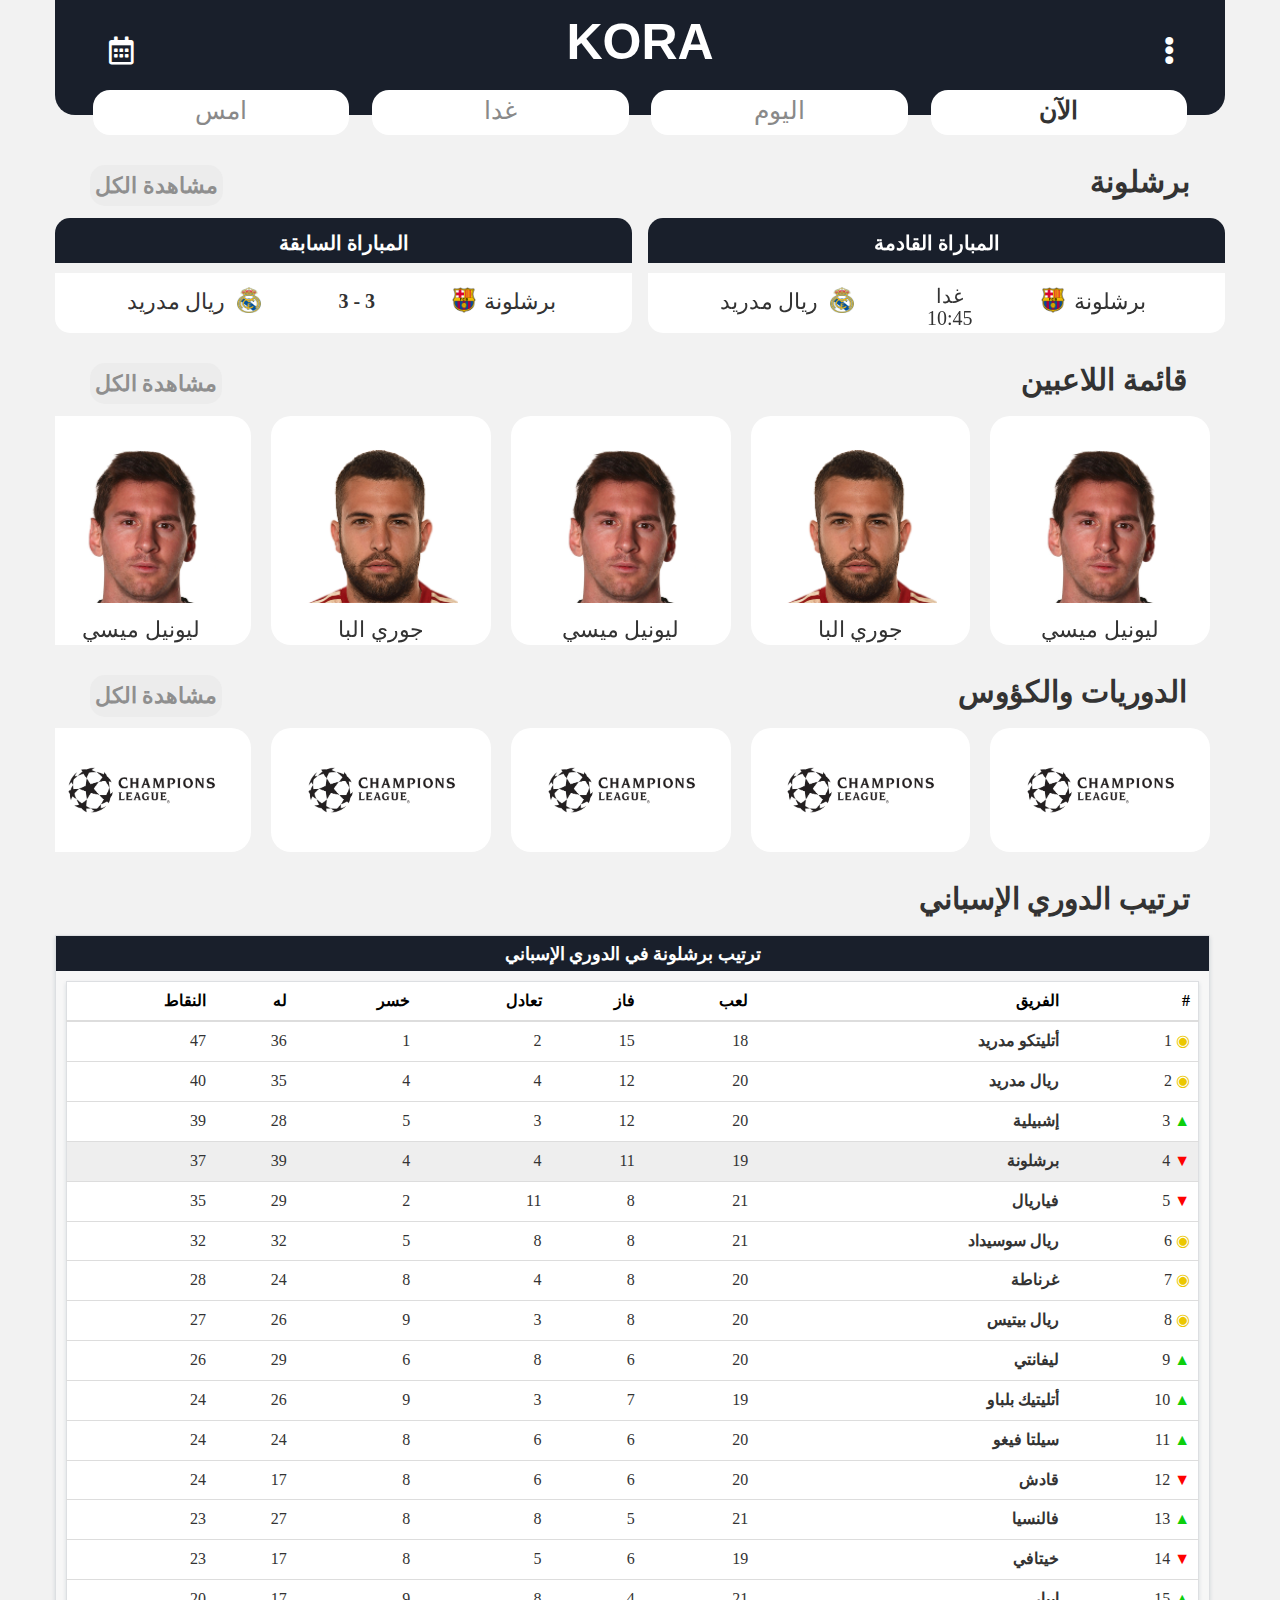
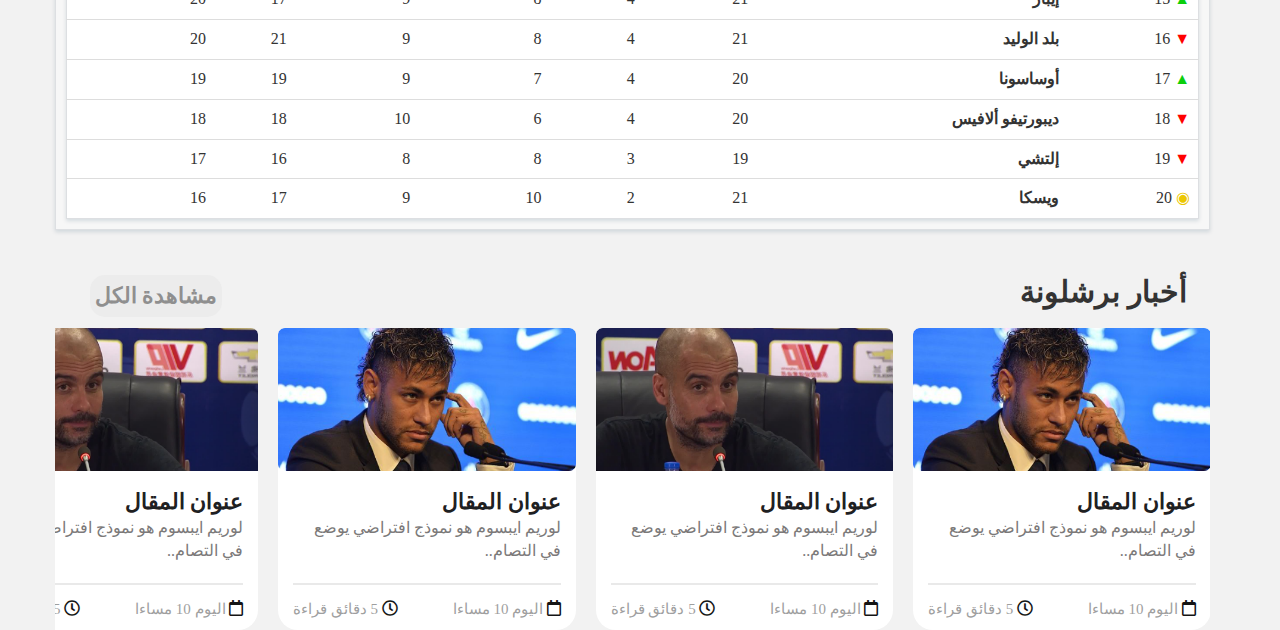
==== club.html @ 4e78e9ce "init" ====
<!DOCTYPE html>
<html lang="ar" dir="rtl">
    <head>
        <meta charset="utf-8">
        <meta name="viewport" content="width=device-width, initial-scale=1.0">
        <title>Koora page</title>
        <link rel="stylesheet" href="css/all.min.css">
        <link rel="stylesheet" href="css/bootstrap-rtl.min.css">
        <link rel="stylesheet" href="https://cdnjs.cloudflare.com/ajax/libs/OwlCarousel2/2.3.4/assets/owl.carousel.min.css">
        <link rel="stylesheet" href="css/bootstrap.css">
        <link rel="stylesheet" href="css/club.css">
    </head>
    <body>
        <!-- start header -->
        <section class="header" style="font-family: clear_sans, sans-serif;">
            <div class="container" style="background-color: #191f2b;border-radius: 0 0 20px 20px;">
                    <h1 class="text-center" style="font-weight: bold;color: #FFF;margin: 0;margin-top: 15px;">KORA</h1>
                    <div style="position:relative ;left:3%;">
                        <i class="far fa-calendar-alt fa-2x fa-fw" style="float: left;color: #FFF;margin-top: -33px;"></i>
                    </div>
                    <div  style="position:relative ;right:2%;">
                        <i class="fas fa-ellipsis-v fa-2x fa-fw" style="color: #FFF;float: right;margin-top: -33px;"></i>
                    </div>
                    <div class="boxs">
                        <div class="box col-xs-3" style="background-color:#FFF; border-radius: 17px;text-align: center;height: 45px;width: 22.5%;margin-left: 2%;top: 20px;color:#898989;;"><span> امس </span></div>
                        <div class="box col-xs-3" style="background-color:#FFF; border-radius: 17px;text-align: center;height: 45px;width: 22.5%;margin-left: 2%;top: 20px;color:#898989;;"><span>غدا</span></div>
                        <div class="box col-xs-3" style="background-color:#FFF; border-radius: 17px;text-align: center;height: 45px;width: 22.5%;margin-left: 2%;top: 20px;color:#898989;;"><span>اليوم</span></div>
                        <div class="box col-xs-3" style="background-color:#FFF; border-radius: 17px;text-align: center;height: 45px;width: 22.5%;margin-left: 2%;top: 20px;font-weight: bold;;"><span>الآن</span></div>
                    </div>
                    <div class="clearfix" style="clear: both;"></div>
            </div>
        </section>
        <!-- end header -->

        <!-- start section matches -->
        <section class="matches">
            <div class="container">
                <div class="row spacial-row">

                    <div class="head" style="margin-top: 50px;">
                        <h2 style="display: inline;margin-right:3%;font-weight: bold;"> برشلونة </h2>
                        <button>مشاهدة الكل</button>
                    </div>

                    <div class="slider owl-carousel" style="margin-top: 20px;">
                        <div class="main">
                            <div class="card" style="border-radius:15px">
                                <div style="height: 45px;text-align: center;background: #191f2b;color: #FFF;line-height: 2.5;font-size: 20px;font-family: Almarai;font-weight: bold;border-radius: 15px 15px 0 0;">
                                    المباراة القادمة
                                </div>

                                <div style="background: #f2f2f2;height: 10px;"></div>

                                <div class="match-container" style="height: 60px;text-align: center;">
                                    <div style="float: right;">
                                        <span class="spacial-span" style="font-weight: 400;font-family: Almarai;">برشلونة</span>
                                        <img src="img/club/barca.png" alt="" style="width:24px;height:26px;float: left;margin-left: -20%;margin-top: 14px;">
                                    </div>
                                    
                                    <div class="time-match" style="display: inline-block;line-height: 1.1;font-weight: 400;margin-top: 12px;">غدا <br> 10:45</div>

                                    <div style="float: left;">
                                        <img src="img/club/real.png" alt="" style="width:24px;height:26px;float: right;margin-right:-12%;margin-top: 14px;">
                                        <span class="spacial-span" style="font-weight: 400;font-family: Almarai;margin-right: 8%;">ريال مدريد</span>
                                    </div>
                                </div>
                            </div>
                        </div>

                        <div class="main">
                            <div class="card" style="border-radius:15px">
                                <div style="height: 45px;text-align: center;background: #191f2b;color: #FFF;line-height: 2.5;font-size: 20px;font-family: Almarai;font-weight: bold;border-radius: 15px 15px 0 0;">
                                    المباراة السابقة
                                </div>

                                <div style="background: #f2f2f2;height: 10px;"></div>

                                <div  class="match-container" style="height: 60px;text-align: center;">
                                    <div style="float: right;">
                                        <span  class="spacial-span" style="font-weight: 400;font-family: Almarai;">برشلونة</span>
                                        <img src="img/club/barca.png" alt="" style="width:24px;height:26px;float: left;margin-left: -15%;margin-top: 14px;">
                                    </div>
                                    
                                    <div style="display: inline-block;font-size: 20px;line-height: 2.8;font-weight: bold;"> 3 - 3 </div>

                                    <div style="float: left;">
                                        <img src="img/club/real.png" alt="" style="width:24px;height:26px;float: right;margin-right:-12%;margin-top: 14px;">
                                        <span class="spacial-span" style="font-weight: 400;font-family: Almarai;margin-right: 8%;">ريال مدريد</span>
                                    </div>
                                </div>
                            </div>
                        </div>

                        

                    </div>
                </div>
            </div>
        </section>
        <!-- End section matches -->

        <!-- Start section players -->
        <section class="players">
            <div class="container">
                <div class="row" style="margin-right:0;">
                    <div class="head" style="margin-top: 30px;">
                        <h2 style="margin: 0;display: inline;margin-right:2%;font-weight: bold;"> قائمة اللاعبين </h2>
                        <button>مشاهدة الكل</button>
                    </div>

                    <div class="slider1 owl-carousel" style="margin-top: 20px;">
                        <div class="card" style="background-color: #FFF;">
                            <div class="img">
                                <img src="img/club/01.png" alt="">
                                <div>ليونيل ميسي</div>
                            </div>
                        </div>

                        <div class="card" style="background-color: #FFF;">
                            <div class="img">
                                <img src="img/club/02.png" alt="">
                                <div>جوري البا</div>
                            </div>
                        </div>

                        <div class="card" style="background-color: #FFF;">
                            <div class="img">
                                <img src="img/club/01.png" alt="">
                                <div>ليونيل ميسي</div>
                            </div>
                        </div>

                        <div class="card" style="background-color: #FFF;">
                            <div class="img">
                                <img src="img/club/02.png" alt="">
                                <div>جوري البا</div>
                            </div>
                        </div>

                        <div class="card" style="background-color: #FFF;">
                            <div class="img">
                                <img src="img/club/01.png" alt="">
                                <div>ليونيل ميسي</div>
                            </div>
                        </div>
                        
                    </div>
                </div>
            </div>
        </section>

        <!-- End section players -->
        <!-- Start section league -->
        <section class="league">
            <div class="container">
                <div class="row" style="margin-right:0;">
                    <div class="head" style="margin-top: 30px;">
                        <h2 style="margin: 0;display: inline;margin-right:2%;font-weight: bold;"> الدوريات والكؤوس </h2>
                        <button>مشاهدة الكل</button>
                    </div>

                    <div class="slider3 owl-carousel" style="margin-top: 20px;">
                        <div class="card" style="background-color: #FFF;border-radius: 20px;">
                            <div class="img">
                                <img src="img/club/one.png" alt="" style="padding: 15%;">
                            </div>
                        </div>
                        <div class="card" style="background-color: #FFF;border-radius: 20px;">
                            <div class="img">
                                <img src="img/club/one.png" alt="" style="padding: 15%;">
                            </div>
                        </div>
                        <div class="card" style="background-color: #FFF;border-radius: 20px;">
                            <div class="img">
                                <img src="img/club/one.png" alt="" style="padding: 15%;">
                            </div>
                        </div>
                        <div class="card" style="background-color: #FFF;border-radius: 20px;">
                            <div class="img">
                                <img src="img/club/one.png" alt="" style="padding: 15%;">
                            </div>
                        </div>
                        <div class="card" style="background-color: #FFF;border-radius: 20px;">
                            <div class="img">
                                <img src="img/club/one.png" alt="" style="padding: 15%;">
                            </div>
                        </div>
                        <div class="card" style="background-color: #FFF;border-radius: 20px;">
                            <div class="img">
                                <img src="img/club/one.png" alt="" style="padding: 15%;">
                            </div>
                        </div>
                        <div class="card" style="background-color: #FFF;border-radius: 20px;">
                            <div class="img">
                                <img src="img/club/one.png" alt="" style="padding: 15%;">
                            </div>
                        </div>
                    </div>
                </div>
            </div>
        </section>

        <!-- End section league -->

        <!-- start section order -->
        <section class="order" style="font-family: Almarai;">
            <div class="container">
                <div class="row">
                    <div class="head" style="margin-top: 30px;">
                        <h2 class="spical-h" style="margin: 0;display: inline;margin-right:3%;font-weight: bold;"> ترتيب الدوري الإسباني  </h2>
                    </div>
                    
                    <div class="col-md-12" style="padding-left: 0px;">
                        <div class="widget">
                            <div class="widget_title">
                                ترتيب برشلونة في الدوري الإسباني
                            </div>

                            <div class="table_data">
                                <table class="table table_stading">

                                    <thead>
                                        <tr class="name">
                                            <th>#</th>
                                            <th>الفريق</th>
                                            <th>لعب</th>
                                            <th>فاز</th>
                                            <th>تعادل</th>
                                            <th>خسر</th>
                                            <th>له</th>
                                            <th>النقاط</th>
                                        </tr>
                                    </thead>

                                    <tbody>
                                        <tr>
                                            <td>
                                                <span class="orange">◉</span>
                                                1
                                            </td>
                                            <td>
                                                <span class="name"> أتليتكو مدريد </span>
                                            </td>
                                            <td>18</td>
                                            <td>15</td>
                                            <td>2</td>
                                            <td>1</td>
                                            <td>36</td>
                                            <td>47</td>
                                        </tr>
                                        <tr>
                                            <td>
                                                <span class="orange">◉</span>
                                                2
                                            </td>
                                            <td>
                                                <span class="name"> ريال مدريد </span>
                                            </td>
                                            <td>20</td>
                                            <td>12</td>
                                            <td>4</td>
                                            <td>4</td>
                                            <td>35</td>
                                            <td>40</td>
                                        </tr>
                                        <tr>
                                            <td>
                                                <span class="green">▲</span>
                                                3
                                            </td>
                                            <td>
                                                <span class="name">إشبيلية</span>
                                            </td>
                                            <td>20</td>
                                            <td>12</td>
                                            <td>3</td>
                                            <td>5</td>
                                            <td>28</td>
                                            <td>39</td>
                                        </tr>
                                        <tr style="background: #EEE;">
                                            <td>
                                                <span class="red">▼</span>
                                                4
                                            </td>
                                            <td>
                                                <span class="name">برشلونة</span>
                                            </td>
                                            <td>19</td>
                                            <td>11</td>
                                            <td>4</td>
                                            <td>4</td>
                                            <td>39</td>
                                            <td>37</td>
                                        </tr>
                                        <tr>
                                            <td>
                                                <span class="red">▼</span>
                                                5
                                            </td>
                                            <td>
                                                <span class="name">فياريال</span>
                                            </td>
                                            <td>21</td>
                                            <td>8</td>
                                            <td>11</td>
                                            <td>2</td>
                                            <td>29</td>
                                            <td>35</td>
                                        </tr>

                                        <tr>
                                            <td>
                                                <span class="orange">◉</span>
                                                6
                                            </td>
                                            <td>
                                                <span class="name">ريال سوسيداد</span>
                                            </td>
                                            <td>21</td>
                                            <td>8</td>
                                            <td>8</td>
                                            <td>5</td>
                                            <td>32</td>
                                            <td>32</td>
                                        </tr>

                                        <tr>
                                            <td>
                                                <span class="orange">◉</span>
                                                7
                                            </td>
                                            <td>
                                                <span class="name">غرناطة</span>
                                            </td>
                                            <td>20</td>
                                            <td>8</td>
                                            <td>4</td>
                                            <td>8</td>
                                            <td>24</td>
                                            <td>28</td>
                                        </tr>
                                        <tr>
                                            <td>
                                                <span class="orange">◉</span>
                                                8
                                            </td>
                                            <td>
                                                <span class="name">ريال بيتيس</span>
                                            </td>
                                            <td>20</td>
                                            <td>8</td>
                                            <td>3</td>
                                            <td>9</td>
                                            <td>26</td>
                                            <td>27</td>
                                        </tr>
                                        <tr>
                                            <td>
                                                <span class="green">▲</span>
                                                9
                                            </td>
                                            <td>
                                                <span class="name"> ليفانتي</span>
                                            </td>
                                            <td>20</td>
                                            <td>6</td>
                                            <td>8</td>
                                            <td>6</td>
                                            <td>29</td>
                                            <td>26</td>
                                        </tr>
                                        <tr>
                                            <td>
                                                <span class="green">▲</span>
                                                10
                                            </td>
                                            <td>
                                                <span class="name"> أتليتيك بلباو </span>
                                            </td>
                                            <td>19</td>
                                            <td>7</td>
                                            <td>3</td>
                                            <td>9</td>
                                            <td>26</td>
                                            <td>24</td>
                                        </tr>
                                        <tr>
                                            <td>
                                                <span class="green">▲</span>
                                                11
                                            </td>
                                            <td>
                                                <span class="name">سيلتا فيغو</span>
                                            </td>
                                            <td>20</td>
                                            <td>6</td>
                                            <td>6</td>
                                            <td>8</td>
                                            <td>24</td>
                                            <td>24</td>
                                        </tr>
                                        <tr>
                                            <td>
                                                <span class="red">▼</span>
                                                12
                                            </td>
                                            <td>
                                                <span class="name">قادش</span>
                                            </td>
                                            <td>20</td>
                                            <td>6</td>
                                            <td>6</td>
                                            <td>8</td>
                                            <td>17</td>
                                            <td>24</td>
                                        </tr>
                                        <tr>
                                            <td>
                                                <span class="green">▲</span>
                                                13
                                            </td>
                                            <td>
                                                <span class="name">فالنسيا</span>
                                            </td>
                                            <td>21</td>
                                            <td>5</td>
                                            <td>8</td>
                                            <td>8</td>
                                            <td>27</td>
                                            <td>23</td>
                                        </tr>
                                        <tr>
                                            <td>
                                                <span class="red">▼</span>
                                                14
                                            </td>
                                            <td>
                                                <span class="name">خيتافي</span>
                                            </td>
                                            <td>19</td>
                                            <td>6</td>
                                            <td>5</td>
                                            <td>8</td>
                                            <td>17</td>
                                            <td>23</td>
                                        </tr>
                                        <tr>
                                            <td>
                                                <span class="green">▲</span>
                                                15
                                            </td>
                                            <td>
                                                <span class="name">إيبار</span>
                                            </td>
                                            <td>21</td>
                                            <td>4</td>
                                            <td>8</td>
                                            <td>9</td>
                                            <td>17</td>
                                            <td>20</td>
                                        </tr>
                                        <tr>
                                            <td>
                                                <span class="red">▼</span>
                                                16
                                            </td>
                                            <td>
                                                <span class="name">بلد الوليد</span>
                                            </td>
                                            <td>21</td>
                                            <td>4</td>
                                            <td>8</td>
                                            <td>9</td>
                                            <td>21</td>
                                            <td>20</td>
                                        </tr>
                                        <tr>
                                            <td>
                                                <span class="green">▲</span>
                                                17
                                            </td>
                                            <td>
                                                <span class="name">أوساسونا</span>
                                            </td>
                                            <td>20</td>
                                            <td>4</td>
                                            <td>7</td>
                                            <td>9</td>
                                            <td>19</td>
                                            <td>19</td>
                                        </tr>
                                        <tr>
                                            <td>
                                                <span class="red">▼</span>
                                                18
                                            </td>
                                            <td>
                                                <span class="name">ديبورتيفو ألافيس</span>
                                            </td>
                                            <td>20</td>
                                            <td>4</td>
                                            <td>6</td>
                                            <td>10</td>
                                            <td>18</td>
                                            <td>18</td>
                                        </tr>
                                        <tr>
                                            <td>
                                                <span class="red">▼</span>
                                                19
                                            </td>
                                            <td>
                                                <span class="name">إلتشي</span>
                                            </td>
                                            <td>19</td>
                                            <td>3</td>
                                            <td>8</td>
                                            <td>8</td>
                                            <td>16</td>
                                            <td>17</td>
                                        </tr>
                                        <tr>
                                            <td>
                                                <span class="orange">◉</span>
                                                20
                                            </td>
                                            <td>
                                                <span class="name">ويسكا</span>
                                            </td>
                                            <td>21</td>
                                            <td>2</td>
                                            <td>10</td>
                                            <td>9</td>
                                            <td>17</td>
                                            <td>16</td>
                                        </tr>
                                    </tbody>
                                </table>
                            </div>
                        </div>
                    </div>
                </div>
            </div>
        </section>
        <!-- End section order -->

        <!-- start section article -->
        <section class="article">
            <div class="container">
                <div class="row" style="margin-right:0;">
                    <div class="head" style="margin-top: 30px;">
                        <h2 style="margin: 0;display: inline;margin-right:2%;font-weight: bold;"> أخبار برشلونة </h2>
                        <button>مشاهدة الكل</button>
                    </div>

                    <div class="slider2 owl-carousel" style="margin-top: 20px;">
                        <div class="card" style="background-color: #FFF;border-radius: 20px;">
                            <div class="img">
                                <img src="img/club/img1.png" alt="">
                            </div>
                            <div class="content">
                                <div class="title">عنوان المقال</div>
                                <p>لوريم ايبسوم هو نموذج افتراضي يوضع في التصام..</p>
                                <hr>
                                <div class="btnone">
                                    <i class="far fa-calendar"></i>
                                    <span> اليوم 10 مساءا </span>
                                </div>
                                <div class="btntwo">
                                    <i class="far fa-clock"></i>
                                    <span>  5 دقائق قراءة</span>
                                </div>
                            </div>
                        </div>

                        <div class="card" style="background-color: #FFF;border-radius: 20px;">
                            <div class="img">
                                <img src="img/club/img2.png" alt="">
                            </div>
                            <div class="content">
                                <div class="title">عنوان المقال</div>
                                <p>لوريم ايبسوم هو نموذج افتراضي يوضع في التصام..</p>
                                <hr>
                                <div class="btnone">
                                    <i class="far fa-calendar"></i>
                                    <span> اليوم 10 مساءا </span>
                                </div>
                                <div class="btntwo">
                                    <i class="far fa-clock"></i>
                                    <span>  5 دقائق قراءة</span>
                                </div>
                            </div>
                        </div>

                        <div class="card" style="background-color: #FFF;border-radius: 20px;">
                            <div class="img">
                                <img src="img/club/img1.png" alt="">
                            </div>
                            <div class="content">
                                <div class="title">عنوان المقال</div>
                                <p>لوريم ايبسوم هو نموذج افتراضي يوضع في التصام..</p>
                                <hr>
                                <div class="btnone">
                                    <i class="far fa-calendar"></i>
                                    <span> اليوم 10 مساءا </span>
                                </div>
                                <div class="btntwo">
                                    <i class="far fa-clock"></i>
                                    <span>  5 دقائق قراءة</span>
                                </div>
                            </div>
                        </div>

                        <div class="card" style="background-color: #FFF;border-radius: 20px;">
                            <div class="img">
                                <img src="img/club/img2.png" alt="">
                            </div>
                            <div class="content">
                                <div class="title">عنوان المقال</div>
                                <p>لوريم ايبسوم هو نموذج افتراضي يوضع في التصام..</p>
                                <hr>
                                <div class="btnone">
                                    <i class="far fa-calendar"></i>
                                    <span> اليوم 10 مساءا </span>
                                </div>
                                <div class="btntwo">
                                    <i class="far fa-clock"></i>
                                    <span>  5 دقائق قراءة</span>
                                </div>
                            </div>
                        </div>

                        <div class="card" style="background-color: #FFF;border-radius: 20px;">
                            <div class="img">
                                <img src="img/club/img1.png" alt="">
                            </div>
                            <div class="content">
                                <div class="title">عنوان المقال</div>
                                <p>لوريم ايبسوم هو نموذج افتراضي يوضع في التصام..</p>
                                <hr>
                                <div class="btnone">
                                    <i class="far fa-calendar"></i>
                                    <span> اليوم 10 مساءا </span>
                                </div>
                                <div class="btntwo">
                                    <i class="far fa-clock"></i>
                                    <span>  5 دقائق قراءة</span>
                                </div>
                            </div>
                        </div>

                        <div class="card" style="background-color: #FFF;border-radius: 20px;">
                            <div class="img">
                                <img src="img/club/img1.png" alt="">
                            </div>
                            <div class="content">
                                <div class="title">عنوان المقال</div>
                                <p>لوريم ايبسوم هو نموذج افتراضي يوضع في التصام..</p>
                                <hr>
                                <div class="btnone">
                                    <i class="far fa-calendar"></i>
                                    <span> اليوم 10 مساءا </span>
                                </div>
                                <div class="btntwo">
                                    <i class="far fa-clock"></i>
                                    <span>  5 دقائق قراءة</span>
                                </div>
                            </div>
                        </div>
                        
                    </div>
                </div>
            </div>
        </section>
        <!-- End section artical -->

        <script src="https://code.jquery.com/jquery-3.5.1.js"></script>
        <script src="https://cdnjs.cloudflare.com/ajax/libs/OwlCarousel2/2.3.4/owl.carousel.min.js"></script>
        <script src="js/bootstrap.min.js"></script>
        <script>
                        
        $(".slider").owlCarousel({
        loop: false,
        rtl: true,
        responsiveClass: true,
            responsive: {
                0: {
                    items: 1 ,
                    margin:16
                },
                600: {
                    items: 1,
                    margin:16
                },
                1000: {
                    items:2,
                    margin:16
                }
            }
        });

        $(".slider1").owlCarousel({
        loop: true,
        rtl: true,
        responsiveClass: true,
            responsive: {
                0: {
                    items: 3,
                    margin:10
                },
                280: {
                    items: 3,
                    margin:10
                },
                320: {
                    items: 3,
                    margin:10
                },
                321: {
                    items: 4.2,
                    margin:10
                },
                600: {
                    items: 4.9,
                    margin:20
                },
                1000: {
                    items: 4.9,
                    margin:20
                }
            }
        });

        $(".slider2").owlCarousel({
        loop: true,
        rtl: true,
        // items: 1.4,
        nav:false,
        responsiveClass: true,
            responsive: {
                0: {
                    items: 1.4 ,
                    margin:15
                },
                600: {
                    items: 2.2 ,
                    margin:20
                },
                1000: {
                    items: 3.7 ,
                    margin:20
                }
            }
        });
        $(".slider3").owlCarousel({
        loop: true,
        rtl: true,
        // items: 1.4,
        nav:false,
        responsiveClass: true,
            responsive: {
                0: {
                    items: 2.2,
                    margin:15
                },
                200: {
                    items: 2.2,
                    margin:10
                },
                600: {
                    items: 4.9,
                    margin:20
                },
                1000: {
                    items: 4.9,
                    margin:20
                }
            }
        });

        </script>
    </body>
</html>
---- css/club.css ----
body 
{
    background-color: #f2f2f2;
    font-family: Almarai;
}
/*  start header */
.header h1 
{
    font-size:50px;
} 
.box 
{
    font-size: 25px;
    line-height: 1.6;
}
button 
{
    float:left;
    color:#8F8F8F;
    background-color:#ECECEC;
    border:none;
    border-radius: 15px;
    font-size: 22px;
    padding: 5px;
    font-weight:bold;
    margin-left: 3%;
} 
@media (max-width:767px){
    .header h1 
    {
        font-size: 36px;
    } 
    .box 
    {
        font-size: 18px;
        line-height: 2.4;
        font-weight: bold;
    }
    button 
    {
        float: left;
        color: #8F8F8F;
        background-color: #ECECEC;
        border: none;
        border-radius: 15px;
        font-size: 16px;
        padding: 5px;
        font-weight: bold;
        margin-left: 3%;
        line-height: 1.65;
    }
}
/*  end header */

/* starT matches */
.slider{
    /* max-width: 1155px; */
    display: flex;
}
.slider .card{
    flex: 1;
    background: #fff;
}
.match-container 
{
    padding-left: 12%;
    padding-right: 12%;
}
.spacial-span
{
    font-size: 22px;
    line-height: 2.6;
}
.time-match 
{
    font-size: 20px;
}
@media (max-width:767px){
    .time-match 
    {
        font-size: 16px;
    }
    .spacial-row 
    {
        margin: 0!important;
    }
}
@media only screen 
    and (max-width : 250px)  {
    .match-container 
    {
        padding-left:0%;
        padding-right:3%;
    }
    .spacial-span
    {
        font-size: 15px;
        line-height: 4;
    }
    .time-match
    {
        font-size: 12px;
    }
    .players .img span {
        font-size: 10px !important;
    }
    .slider3 {
        margin-top: 45px !important;
    }
}
@media only screen 
    and (min-width : 300px) and  (max-width : 325px) {
    .match-container 
    {
        padding-left:3%;
        padding-right:3%;
    }
    .spacial-span
    {
        font-size: 18px;
        line-height: 3;
    }
}
@media only screen 
    and (min-width : 200px) and  (max-width : 230px) {
    .spacial-span
    {
        font-size: 14px;
        line-height: 4;
    }
}
@media only screen 
    and (min-width : 250px) and  (max-width : 300px) {
    .match-container 
    {
        padding-left:3%;
        padding-right:3%;
    }
    .spacial-span
    {
        font-size: 14px;
        line-height: 4;
    }
}
@media only screen 
    and (device-width : 320px) 
    and (device-height : 568px) {

    .match-container 
    {
        padding-left:6%;
        padding-right:6%;
    }
    .spacial-span
    {
        font-size: 18px;
        line-height: 3;
    }
}
@media only screen 
    and (device-width : 360px) 
    and (device-height : 640px) {
    .match-container 
    {
        padding-left:10%;
        padding-right:10%;
    }
    .spacial-span
    {
        font-size: 18px;
        line-height: 3;
    }
}
@media only screen 
    and (device-width : 540px) 
    and (device-height : 720px) {
    .match-container 
    {
        padding-left:20%;
        padding-right:20%;
    }
}
@media only screen 
    and (device-width : 250px) 
    and (device-height : 626px) {
    .match-container 
    {
        padding-left:3%;
        padding-right:3%;
    }
    .spacial-span {
        font-size: 14px;
        line-height: 4;
    }
}
/* end matches */

/* start players */
.players .card {
    border-radius: 20px;
}
.players .img img 
{
    padding: 15% 15% 5% 15%;
}
.players .img div 
{
    font-family: Almarai;
    font-size: 22px;
    font-weight: 400;
    text-align: center;
}
@media (max-width: 767px){
    .head h2 {
        font-size: 20px;
    }
    .spical-h {
        margin-right: 6% !important;
    }
    .players .card {
        border-radius: 10px;
    }
    .players .img div 
    {
        font-family: Almarai;
        font-size: 12px;
        font-weight: bold;
        text-align: center;
    }
    .players .img img 
    {
        padding: 15% 10% 5% 10%;
    }
}
@media only screen 
    and (device-width : 768px) 
    and (device-height : 1024px) {
        
    .players .img span {
        margin-right: 18%;
    }
}
@media only screen 
    and (device-width : 540px) 
    and (device-height : 720px) {
        
    .players .img span {
        margin-right: 26%;
    }
}
@media only screen 
    and (device-width : 280px) 
    and (device-height : 653px) {
        
    .players .img span {
        margin-right: 28% !important;
    }
}
/* end players */

/* Start secrion order */
.widget 
{
    background-color: #fff;
    border: 1px solid #dddfe2;
    box-shadow: 0 2px 4px 0 rgb(0 54 87 / 14%);
    margin-bottom: 15px;
    margin-top: 20px;
}
.widget_title 
{
    background-color:#191f2b;     /* #d63031*/
    text-shadow: 1px 1px 0 #191f2b; 
    text-align: center;
    color: #fff;
    height: 35px;
    padding: 6px;
    font-weight: bold;
    font-size: 18px;
}
.table_data 
{
    padding: 10px;
    background-color: #f7f7f7;
    direction: rtl;
    text-align: right;
}
.table_data .table 
{
    background-color: #fff;
    border: 1px solid #dddfe2;
    box-shadow: 0 2px 4px 0 rgb(0 54 87 / 14%);
    margin-bottom: 0;
}
.table_data th 
{
    text-align: right;
    color: #000;
}
.table_data .name 
{
    font-weight: bold;
    font-size: 16px;
}
.red 
{
    color: red;
}
.green 
{color: #0ccf0c;
}
.orange 
{
    color: #ecc700;
}
.table_data td 
{
    font-size: 16px;
}

@media screen and (max-width: 767px){
    div[class^=col], div[class*=' col'] {
        padding: 0 5px!important;
        }
}
@media screen and (max-width: 440px){
    .table_data th {
    padding: 5px 0!important;
    font-size: 14px;
    text-align: center!important;
    }
}
@media screen and (max-width: 440px){
    .table_data td {
    padding: 5px 0!important;
    text-align: center!important;
    }
}
/* End secrion order */

/* start artical */
.slider .card .img
{
    height: 200px;
    width: 100%;
}
.article .slider .card .img img{
    height: 100%;
    width: 100%;
    object-fit: cover;
    border-radius:10px ;
}
.article .slider .card 
{
    height: 400px;
}
.article .slider .card .img 
{
    height: 262px
}
.article .card .content{
    padding: 15px;
}
.slider .card .content{
    padding: 10px 20px;
}
.card .content .title{
    font-size: 22px;
    font-weight: 600;
    color: #1e2022;
    font-family: clear_sans;
}
.article .card .content p{
    color: #7b7979;
    font-size: 16px;
    font-weight: 500;
    font-family: clear_sans;
}
.card .content hr {
margin-bottom: 30px;
border-top: 2px solid #e9e9e9;
}
.card .content .btnone 
{
    float: right;
    margin-top: -16px;
}
.card .content .btntwo 
{
    float: left;
    margin-top: -16px;
}
.card .content .btnone span ,
.card .content .btntwo span
{
    color:#9F9F9F;
    font-family: ClearSans;
    font-size: 15px;
}
.card .content  i
{
    color: #141414;
    font-size: 16px;
}
@media (max-width:767px) {
    .card .content .btnone span, .card .content .btntwo span {
        font-size: 12px;
        font-weight: bold;
    }
}
/* end artical */
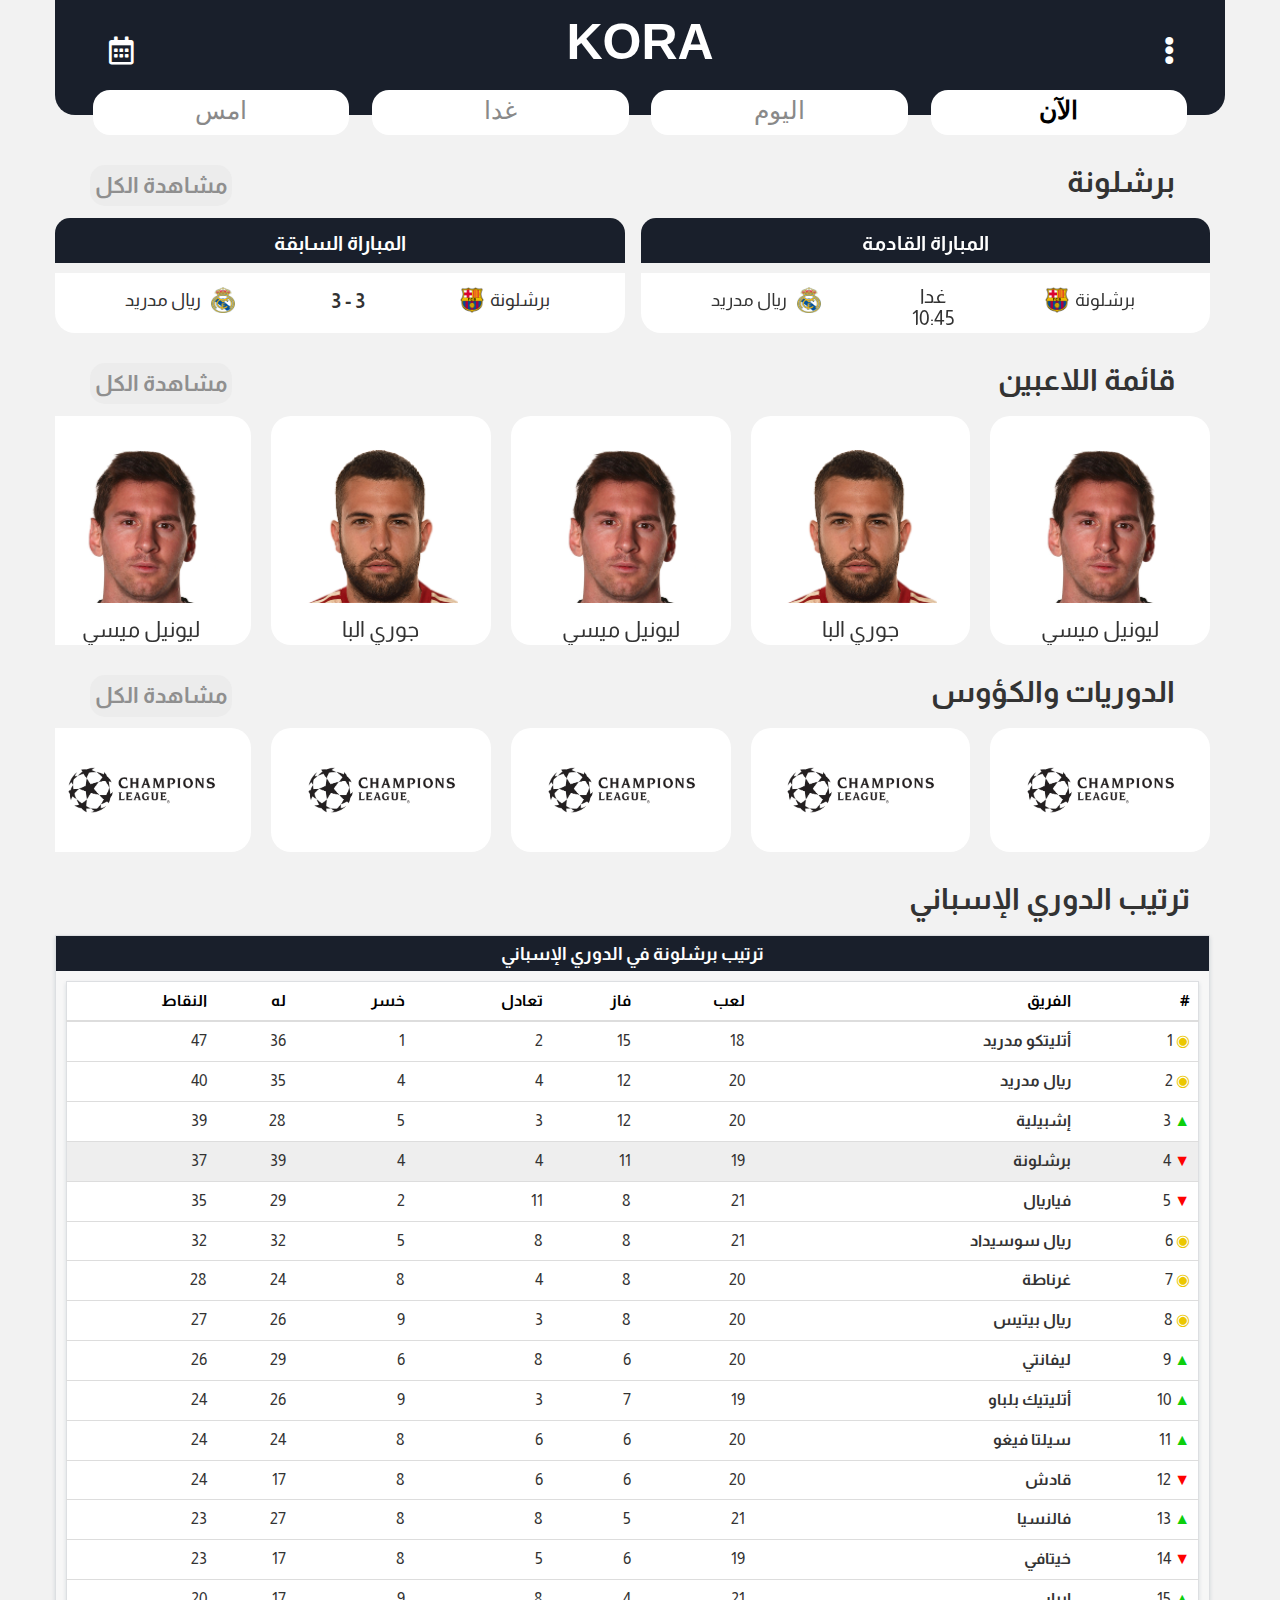
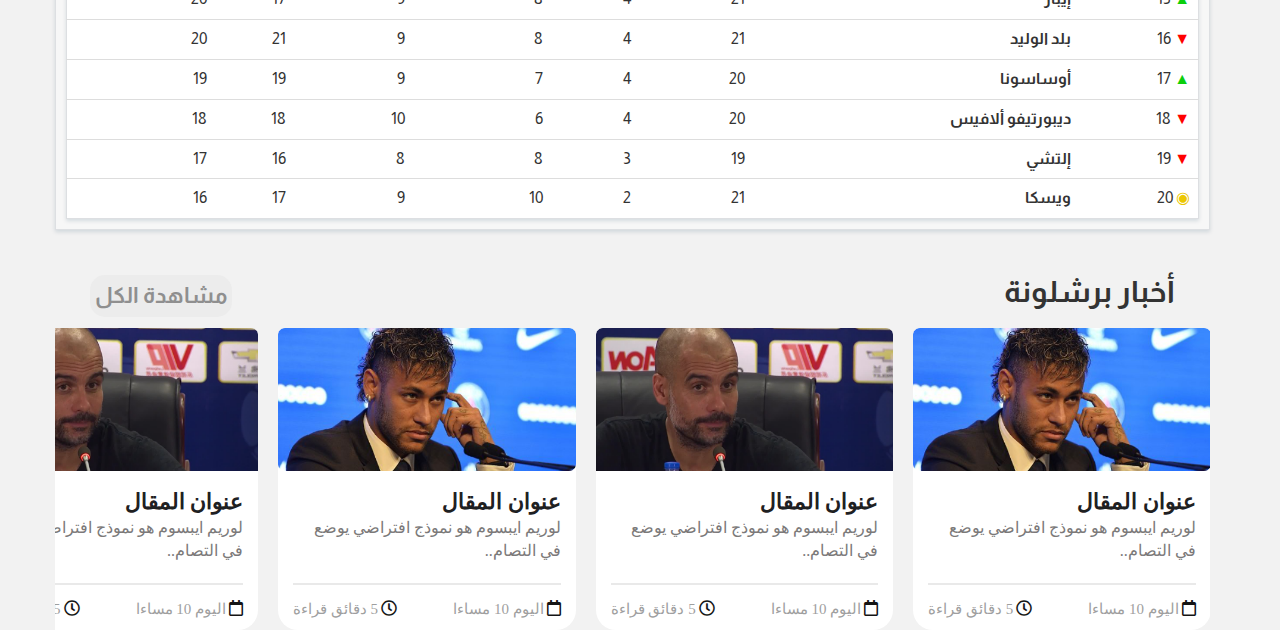
==== commit 8936156e: "first" ====
--- a/club.html
+++ b/club.html
@@ -5,6 +5,8 @@
         <meta name="viewport" content="width=device-width, initial-scale=1.0">
         <title>Koora page</title>
         <link rel="stylesheet" href="css/all.min.css">
+        <link rel="stylesheet" href="https://fonts.googleapis.com/css2?family=Almarai&display=swap">
+        <link rel="stylesheet" href="https://fonts.googleapis.com/css2?family=Almarai:wght@400;700&display=swap">
         <link rel="stylesheet" href="css/bootstrap-rtl.min.css">
         <link rel="stylesheet" href="https://cdnjs.cloudflare.com/ajax/libs/OwlCarousel2/2.3.4/assets/owl.carousel.min.css">
         <link rel="stylesheet" href="css/bootstrap.css">
@@ -12,22 +14,22 @@
     </head>
     <body>
         <!-- start header -->
-        <section class="header" style="font-family: clear_sans, sans-serif;">
-            <div class="container" style="background-color: #191f2b;border-radius: 0 0 20px 20px;">
-                    <h1 class="text-center" style="font-weight: bold;color: #FFF;margin: 0;margin-top: 15px;">KORA</h1>
-                    <div style="position:relative ;left:3%;">
-                        <i class="far fa-calendar-alt fa-2x fa-fw" style="float: left;color: #FFF;margin-top: -33px;"></i>
-                    </div>
-                    <div  style="position:relative ;right:2%;">
-                        <i class="fas fa-ellipsis-v fa-2x fa-fw" style="color: #FFF;float: right;margin-top: -33px;"></i>
+        <section class="header">
+            <div class="container special-container">
+                    <h1 class="text-center">KORA</h1>
+                    <div class="icon-left">
+                        <i class="far fa-calendar-alt fa-2x fa-fw"></i>
+                    </div>
+                    <div class="icon-right">
+                        <i class="fas fa-ellipsis-v fa-2x fa-fw"></i>
                     </div>
                     <div class="boxs">
-                        <div class="box col-xs-3" style="background-color:#FFF; border-radius: 17px;text-align: center;height: 45px;width: 22.5%;margin-left: 2%;top: 20px;color:#898989;;"><span> امس </span></div>
-                        <div class="box col-xs-3" style="background-color:#FFF; border-radius: 17px;text-align: center;height: 45px;width: 22.5%;margin-left: 2%;top: 20px;color:#898989;;"><span>غدا</span></div>
-                        <div class="box col-xs-3" style="background-color:#FFF; border-radius: 17px;text-align: center;height: 45px;width: 22.5%;margin-left: 2%;top: 20px;color:#898989;;"><span>اليوم</span></div>
-                        <div class="box col-xs-3" style="background-color:#FFF; border-radius: 17px;text-align: center;height: 45px;width: 22.5%;margin-left: 2%;top: 20px;font-weight: bold;;"><span>الآن</span></div>
-                    </div>
-                    <div class="clearfix" style="clear: both;"></div>
+                        <div class="box col-xs-3"> امس</div>
+                        <div class="box col-xs-3">غدا</div>
+                        <div class="box col-xs-3">اليوم</div>
+                        <div class="box col-xs-3"><span class="active">الآن</span></div>
+                    </div>
+                    <div class="clearfix"></div>
             </div>
         </section>
         <!-- end header -->
@@ -37,63 +39,61 @@
             <div class="container">
                 <div class="row spacial-row">
 
-                    <div class="head" style="margin-top: 50px;">
-                        <h2 style="display: inline;margin-right:3%;font-weight: bold;"> برشلونة </h2>
+                    <div class="head head-special">
+                        <h2> برشلونة </h2>
                         <button>مشاهدة الكل</button>
                     </div>
 
-                    <div class="slider owl-carousel" style="margin-top: 20px;">
+                    <div class="slider owl-carousel">
                         <div class="main">
-                            <div class="card" style="border-radius:15px">
-                                <div style="height: 45px;text-align: center;background: #191f2b;color: #FFF;line-height: 2.5;font-size: 20px;font-family: Almarai;font-weight: bold;border-radius: 15px 15px 0 0;">
+                            <div class="card">
+                                <div class="box-title">
                                     المباراة القادمة
                                 </div>
 
-                                <div style="background: #f2f2f2;height: 10px;"></div>
-
-                                <div class="match-container" style="height: 60px;text-align: center;">
-                                    <div style="float: right;">
-                                        <span class="spacial-span" style="font-weight: 400;font-family: Almarai;">برشلونة</span>
-                                        <img src="img/club/barca.png" alt="" style="width:24px;height:26px;float: left;margin-left: -20%;margin-top: 14px;">
+                                <div class="box-separator"></div>
+
+                                <div class="match-container">
+                                    <div class="club-right">
+                                        <span class="spacial-span">برشلونة</span>
+                                        <img src="img/club/barca.png" alt="">
                                     </div>
                                     
-                                    <div class="time-match" style="display: inline-block;line-height: 1.1;font-weight: 400;margin-top: 12px;">غدا <br> 10:45</div>
-
-                                    <div style="float: left;">
-                                        <img src="img/club/real.png" alt="" style="width:24px;height:26px;float: right;margin-right:-12%;margin-top: 14px;">
-                                        <span class="spacial-span" style="font-weight: 400;font-family: Almarai;margin-right: 8%;">ريال مدريد</span>
+                                    <div class="time-match">غدا <br> 10:45</div>
+
+                                    <div class="club-left">
+                                        <img src="img/club/real.png" alt="">
+                                        <span class="spacial-span marginr">ريال مدريد</span>
                                     </div>
                                 </div>
                             </div>
                         </div>
 
                         <div class="main">
-                            <div class="card" style="border-radius:15px">
-                                <div style="height: 45px;text-align: center;background: #191f2b;color: #FFF;line-height: 2.5;font-size: 20px;font-family: Almarai;font-weight: bold;border-radius: 15px 15px 0 0;">
+                            <div class="card">
+                                <div class="box-title">
                                     المباراة السابقة
                                 </div>
 
-                                <div style="background: #f2f2f2;height: 10px;"></div>
-
-                                <div  class="match-container" style="height: 60px;text-align: center;">
-                                    <div style="float: right;">
-                                        <span  class="spacial-span" style="font-weight: 400;font-family: Almarai;">برشلونة</span>
-                                        <img src="img/club/barca.png" alt="" style="width:24px;height:26px;float: left;margin-left: -15%;margin-top: 14px;">
+                                <div class="box-separator"></div>
+
+                                <div  class="match-container">
+                                    <div class="club-right">
+                                        <span  class="spacial-span">برشلونة</span>
+                                        <img src="img/club/barca.png" alt="">
                                     </div>
                                     
-                                    <div style="display: inline-block;font-size: 20px;line-height: 2.8;font-weight: bold;"> 3 - 3 </div>
-
-                                    <div style="float: left;">
-                                        <img src="img/club/real.png" alt="" style="width:24px;height:26px;float: right;margin-right:-12%;margin-top: 14px;">
-                                        <span class="spacial-span" style="font-weight: 400;font-family: Almarai;margin-right: 8%;">ريال مدريد</span>
+                                    <div class="score-match"> 3 - 3 </div>
+
+                                    <div class="club-left">
+                                        <img src="img/club/real.png" alt="">
+                                        <span class="spacial-span marginr">ريال مدريد</span>
                                     </div>
                                 </div>
                             </div>
                         </div>
-
-                        
-
-                    </div>
+                    </div>
+                    
                 </div>
             </div>
         </section>
@@ -102,42 +102,42 @@
         <!-- Start section players -->
         <section class="players">
             <div class="container">
-                <div class="row" style="margin-right:0;">
-                    <div class="head" style="margin-top: 30px;">
-                        <h2 style="margin: 0;display: inline;margin-right:2%;font-weight: bold;"> قائمة اللاعبين </h2>
+                <div class="row">
+                    <div class="head">
+                        <h2> قائمة اللاعبين </h2>
                         <button>مشاهدة الكل</button>
                     </div>
 
-                    <div class="slider1 owl-carousel" style="margin-top: 20px;">
-                        <div class="card" style="background-color: #FFF;">
+                    <div class="slider1 owl-carousel">
+                        <div class="card">
                             <div class="img">
                                 <img src="img/club/01.png" alt="">
                                 <div>ليونيل ميسي</div>
                             </div>
                         </div>
 
-                        <div class="card" style="background-color: #FFF;">
+                        <div class="card">
                             <div class="img">
                                 <img src="img/club/02.png" alt="">
                                 <div>جوري البا</div>
                             </div>
                         </div>
 
-                        <div class="card" style="background-color: #FFF;">
+                        <div class="card">
                             <div class="img">
                                 <img src="img/club/01.png" alt="">
                                 <div>ليونيل ميسي</div>
                             </div>
                         </div>
 
-                        <div class="card" style="background-color: #FFF;">
+                        <div class="card">
                             <div class="img">
                                 <img src="img/club/02.png" alt="">
                                 <div>جوري البا</div>
                             </div>
                         </div>
 
-                        <div class="card" style="background-color: #FFF;">
+                        <div class="card">
                             <div class="img">
                                 <img src="img/club/01.png" alt="">
                                 <div>ليونيل ميسي</div>
@@ -153,64 +153,63 @@
         <!-- Start section league -->
         <section class="league">
             <div class="container">
-                <div class="row" style="margin-right:0;">
-                    <div class="head" style="margin-top: 30px;">
-                        <h2 style="margin: 0;display: inline;margin-right:2%;font-weight: bold;"> الدوريات والكؤوس </h2>
+                <div class="row">
+                    <div class="head">
+                        <h2> الدوريات والكؤوس </h2>
                         <button>مشاهدة الكل</button>
                     </div>
 
-                    <div class="slider3 owl-carousel" style="margin-top: 20px;">
-                        <div class="card" style="background-color: #FFF;border-radius: 20px;">
-                            <div class="img">
-                                <img src="img/club/one.png" alt="" style="padding: 15%;">
-                            </div>
-                        </div>
-                        <div class="card" style="background-color: #FFF;border-radius: 20px;">
-                            <div class="img">
-                                <img src="img/club/one.png" alt="" style="padding: 15%;">
-                            </div>
-                        </div>
-                        <div class="card" style="background-color: #FFF;border-radius: 20px;">
-                            <div class="img">
-                                <img src="img/club/one.png" alt="" style="padding: 15%;">
-                            </div>
-                        </div>
-                        <div class="card" style="background-color: #FFF;border-radius: 20px;">
-                            <div class="img">
-                                <img src="img/club/one.png" alt="" style="padding: 15%;">
-                            </div>
-                        </div>
-                        <div class="card" style="background-color: #FFF;border-radius: 20px;">
-                            <div class="img">
-                                <img src="img/club/one.png" alt="" style="padding: 15%;">
-                            </div>
-                        </div>
-                        <div class="card" style="background-color: #FFF;border-radius: 20px;">
-                            <div class="img">
-                                <img src="img/club/one.png" alt="" style="padding: 15%;">
-                            </div>
-                        </div>
-                        <div class="card" style="background-color: #FFF;border-radius: 20px;">
-                            <div class="img">
-                                <img src="img/club/one.png" alt="" style="padding: 15%;">
+                    <div class="slider3 owl-carousel">
+                        <div class="card">
+                            <div class="img img-format">
+                                <img src="img/club/one.png" alt="" >
+                            </div>
+                        </div>
+                        <div class="card">
+                            <div class="img img-format">
+                                <img src="img/club/one.png" alt="" >
+                            </div>
+                        </div>
+                        <div class="card">
+                            <div class="img img-format">
+                                <img src="img/club/one.png" alt="" >
+                            </div>
+                        </div>
+                        <div class="card">
+                            <div class="img img-format">
+                                <img src="img/club/one.png" alt="" >
+                            </div>
+                        </div>
+                        <div class="card">
+                            <div class="img img-format">
+                                <img src="img/club/one.png" alt="" >
+                            </div>
+                        </div>
+                        <div class="card">
+                            <div class="img img-format">
+                                <img src="img/club/one.png" alt="" >
+                            </div>
+                        </div>
+                        <div class="card">
+                            <div class="img img-format">
+                                <img src="img/club/one.png" alt="">
                             </div>
                         </div>
                     </div>
                 </div>
             </div>
         </section>
-
         <!-- End section league -->
 
         <!-- start section order -->
-        <section class="order" style="font-family: Almarai;">
+        <section class="order">
             <div class="container">
-                <div class="row">
-                    <div class="head" style="margin-top: 30px;">
-                        <h2 class="spical-h" style="margin: 0;display: inline;margin-right:3%;font-weight: bold;"> ترتيب الدوري الإسباني  </h2>
+                <div class="row row-privet">
+                    <div class="head">
+                        <h2 class="spical-h"> ترتيب الدوري الإسباني  </h2>
                     </div>
                     
-                    <div class="col-md-12" style="padding-left: 0px;">
+                    <div class="col-md-12 order-padding">
                         <div class="widget">
                             <div class="widget_title">
                                 ترتيب برشلونة في الدوري الإسباني
@@ -278,7 +277,7 @@
                                             <td>28</td>
                                             <td>39</td>
                                         </tr>
-                                        <tr style="background: #EEE;">
+                                        <tr class="unique">
                                             <td>
                                                 <span class="red">▼</span>
                                                 4
@@ -548,14 +547,14 @@
         <!-- start section article -->
         <section class="article">
             <div class="container">
-                <div class="row" style="margin-right:0;">
-                    <div class="head" style="margin-top: 30px;">
-                        <h2 style="margin: 0;display: inline;margin-right:2%;font-weight: bold;"> أخبار برشلونة </h2>
+                <div class="row">
+                    <div class="head">
+                        <h2> أخبار برشلونة </h2>
                         <button>مشاهدة الكل</button>
                     </div>
 
-                    <div class="slider2 owl-carousel" style="margin-top: 20px;">
-                        <div class="card" style="background-color: #FFF;border-radius: 20px;">
+                    <div class="slider2 owl-carousel">
+                        <div class="card">
                             <div class="img">
                                 <img src="img/club/img1.png" alt="">
                             </div>
@@ -574,7 +573,7 @@
                             </div>
                         </div>
 
-                        <div class="card" style="background-color: #FFF;border-radius: 20px;">
+                        <div class="card">
                             <div class="img">
                                 <img src="img/club/img2.png" alt="">
                             </div>
@@ -593,7 +592,7 @@
                             </div>
                         </div>
 
-                        <div class="card" style="background-color: #FFF;border-radius: 20px;">
+                        <div class="card">
                             <div class="img">
                                 <img src="img/club/img1.png" alt="">
                             </div>
@@ -612,7 +611,7 @@
                             </div>
                         </div>
 
-                        <div class="card" style="background-color: #FFF;border-radius: 20px;">
+                        <div class="card">
                             <div class="img">
                                 <img src="img/club/img2.png" alt="">
                             </div>
@@ -631,7 +630,7 @@
                             </div>
                         </div>
 
-                        <div class="card" style="background-color: #FFF;border-radius: 20px;">
+                        <div class="card">
                             <div class="img">
                                 <img src="img/club/img1.png" alt="">
                             </div>
@@ -650,7 +649,7 @@
                             </div>
                         </div>
 
-                        <div class="card" style="background-color: #FFF;border-radius: 20px;">
+                        <div class="card">
                             <div class="img">
                                 <img src="img/club/img1.png" alt="">
                             </div>
--- a/css/club.css
+++ b/css/club.css
@@ -3,16 +3,36 @@
     background-color: #f2f2f2;
     font-family: Almarai;
 }
-/*  start header */
-.header h1 
-{
-    font-size:50px;
-} 
+.special-container {background-color: #191f2b;border-radius: 0 0 20px 20px;}
+.header{font-family: clear_sans, sans-serif;}
+.header h1 {font-size:50px;font-weight: bold;color: #FFF;margin: 0;margin-top: 15px;}
+.icon-left {position:relative ;left:3%;}
+.icon-left i {float: left;color: #FFF;margin-top: -33px;} 
+.icon-right {position:relative ;right:2%;}
+.icon-right i {float: right;color: #FFF;margin-top: -33px;} 
 .box 
 {
     font-size: 25px;
     line-height: 1.6;
-}
+    background-color:#FFF;
+    border-radius: 17px;
+    text-align: center;
+    height: 45px;
+    width: 22.5%;
+    margin-left: 2%;
+    top: 20px;
+    color:#898989;
+}
+.box .active {font-weight: bold;color: #000;}
+.clearfix {clear: both;}
+/* end header */
+
+
+.row {margin-right:0;}
+.row-privet {margin-right: -15px;}
+.head-special {margin-top: 50px !important;}
+.head {margin-top: 30px;}
+.head h2 {display: inline;margin-right:3%;font-weight: bold;}
 button 
 {
     float:left;
@@ -25,6 +45,11 @@
     font-weight:bold;
     margin-left: 3%;
 } 
+.owl-carousel {margin-top: 20px;}
+.card {border-radius: 20px;background-color: #fff;}
+.card .box-title {height: 45px;text-align: center;background: #191f2b;color: #FFF;line-height: 2.5;font-size: 20px;font-family: Almarai;font-weight: bold;border-radius: 15px 15px 0 0;}
+.card .box-separator {background: #f2f2f2;height: 10px;}
+
 @media (max-width:767px){
     .header h1 
     {
@@ -43,7 +68,7 @@
         background-color: #ECECEC;
         border: none;
         border-radius: 15px;
-        font-size: 16px;
+        font-size: 14px;
         padding: 5px;
         font-weight: bold;
         margin-left: 3%;
@@ -52,9 +77,12 @@
 }
 /*  end header */
 
+/* start league */
+.img-format img {padding: 15%;}
+/* End league */
+
 /* starT matches */
 .slider{
-    /* max-width: 1155px; */
     display: flex;
 }
 .slider .card{
@@ -65,16 +93,24 @@
 {
     padding-left: 12%;
     padding-right: 12%;
-}
-.spacial-span
-{
-    font-size: 22px;
-    line-height: 2.6;
-}
-.time-match 
-{
-    font-size: 20px;
-}
+    height: 60px;
+    text-align: center;
+}
+.match-container .club-right {float: right;}
+.match-container .club-left {float: left;}
+.match-container .spacial-span
+{
+    font-weight: 400;
+    font-family: Almarai;
+    font-size: 18px;
+    line-height: 3;
+}
+.marginr {margin-right: 8%;}
+.match-container .club-right img {width:24px;height:26px;float: left;margin-left: -15%;margin-top: 14px;}
+.match-container .club-left img {width:24px;height:26px;float: right;margin-right:-12%;margin-top: 14px;}
+.time-match {font-size: 20px;display: inline-block;line-height: 1.1;font-weight: 400;margin-top: 12px;}
+.score-match {display: inline-block;font-size: 20px;line-height: 2.8;font-weight: bold;}
+
 @media (max-width:767px){
     .time-match 
     {
@@ -92,7 +128,7 @@
         padding-left:0%;
         padding-right:3%;
     }
-    .spacial-span
+    .match-container .spacial-span
     {
         font-size: 15px;
         line-height: 4;
@@ -115,7 +151,7 @@
         padding-left:3%;
         padding-right:3%;
     }
-    .spacial-span
+    .match-container .spacial-span
     {
         font-size: 18px;
         line-height: 3;
@@ -123,7 +159,7 @@
 }
 @media only screen 
     and (min-width : 200px) and  (max-width : 230px) {
-    .spacial-span
+    .match-container .spacial-span
     {
         font-size: 14px;
         line-height: 4;
@@ -136,7 +172,7 @@
         padding-left:3%;
         padding-right:3%;
     }
-    .spacial-span
+    .match-container .spacial-span
     {
         font-size: 14px;
         line-height: 4;
@@ -151,7 +187,7 @@
         padding-left:6%;
         padding-right:6%;
     }
-    .spacial-span
+    .match-container .spacial-span
     {
         font-size: 18px;
         line-height: 3;
@@ -165,7 +201,7 @@
         padding-left:10%;
         padding-right:10%;
     }
-    .spacial-span
+    .match-container .spacial-span
     {
         font-size: 18px;
         line-height: 3;
@@ -188,7 +224,7 @@
         padding-left:3%;
         padding-right:3%;
     }
-    .spacial-span {
+    .match-container .spacial-span {
         font-size: 14px;
         line-height: 4;
     }
@@ -259,6 +295,8 @@
 /* end players */
 
 /* Start secrion order */
+.order {font-family: Almarai}
+.order-padding {padding-left: 0px;}
 .widget 
 {
     background-color: #fff;
@@ -317,6 +355,7 @@
 {
     font-size: 16px;
 }
+.unique {background: #EEE;}
 
 @media screen and (max-width: 767px){
     div[class^=col], div[class*=' col'] {
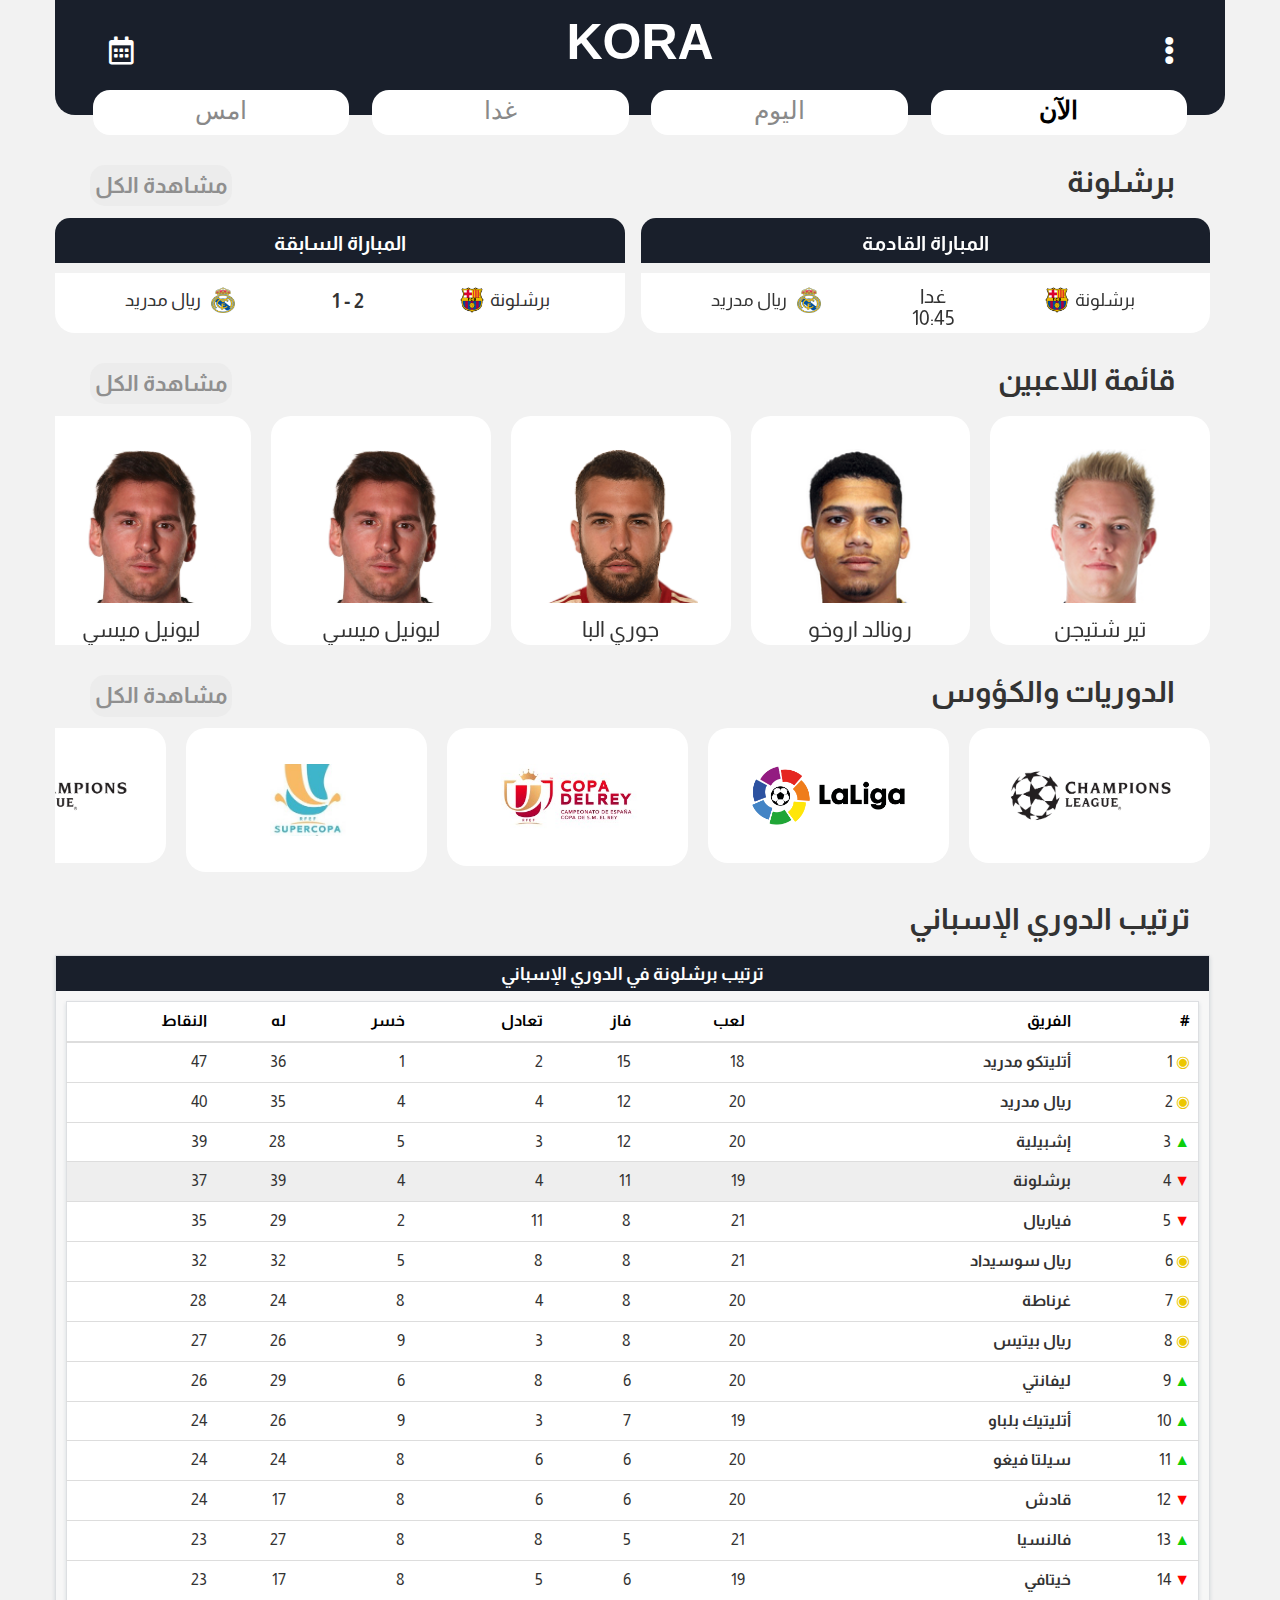
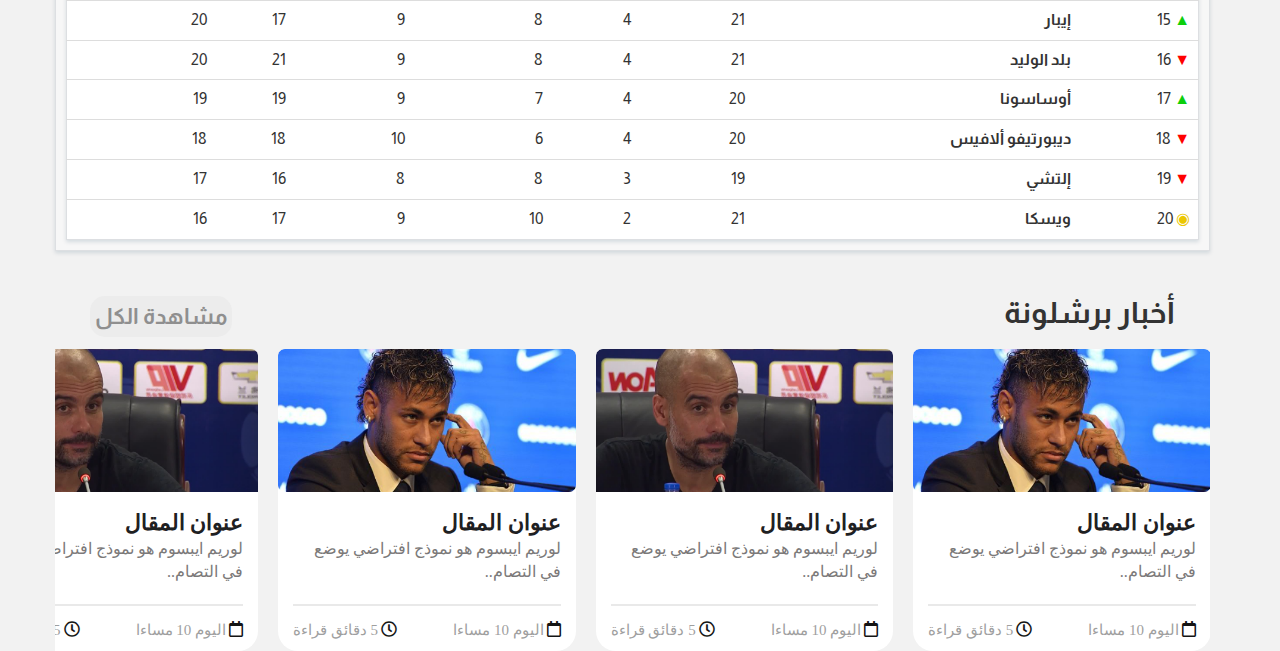
==== commit 4c1202bd: "edit images name and add some edits" ====
--- a/club.html
+++ b/club.html
@@ -56,13 +56,13 @@
                                 <div class="match-container">
                                     <div class="club-right">
                                         <span class="spacial-span">برشلونة</span>
-                                        <img src="img/club/barca.png" alt="">
+                                        <img src="img/home/Barca.png" alt="Barca_logo">
                                     </div>
                                     
                                     <div class="time-match">غدا <br> 10:45</div>
 
                                     <div class="club-left">
-                                        <img src="img/club/real.png" alt="">
+                                        <img src="img/home/Real_Madrid.png" alt="Real_Madrid_logo">
                                         <span class="spacial-span marginr">ريال مدريد</span>
                                     </div>
                                 </div>
@@ -80,13 +80,13 @@
                                 <div  class="match-container">
                                     <div class="club-right">
                                         <span  class="spacial-span">برشلونة</span>
-                                        <img src="img/club/barca.png" alt="">
+                                        <img src="img/home/Barca.png" alt="Barca_logo">
                                     </div>
                                     
-                                    <div class="score-match"> 3 - 3 </div>
+                                    <div class="score-match"> 2 - 1 </div>
 
                                     <div class="club-left">
-                                        <img src="img/club/real.png" alt="">
+                                        <img src="img/home/Real_Madrid.png" alt="Real_Madrid_logo">
                                         <span class="spacial-span marginr">ريال مدريد</span>
                                     </div>
                                 </div>
@@ -111,35 +111,35 @@
                     <div class="slider1 owl-carousel">
                         <div class="card">
                             <div class="img">
-                                <img src="img/club/01.png" alt="">
+                                <img src="img/club/01.webp" alt="">
+                                <div>تير شتيجن</div>
+                            </div>
+                        </div>
+
+                        <div class="card">
+                            <div class="img">
+                                <img src="img/club/02.webp" alt="">
+                                <div>رونالد اروخو</div>
+                            </div>
+                        </div>
+
+                        <div class="card">
+                            <div class="img">
+                                <img src="img/club/03.png" alt="">
+                                <div>جوري البا </div>
+                            </div>
+                        </div>
+
+                        <div class="card">
+                            <div class="img">
+                                <img src="img/club/04.png" alt="">
                                 <div>ليونيل ميسي</div>
                             </div>
                         </div>
 
                         <div class="card">
                             <div class="img">
-                                <img src="img/club/02.png" alt="">
-                                <div>جوري البا</div>
-                            </div>
-                        </div>
-
-                        <div class="card">
-                            <div class="img">
-                                <img src="img/club/01.png" alt="">
-                                <div>ليونيل ميسي</div>
-                            </div>
-                        </div>
-
-                        <div class="card">
-                            <div class="img">
-                                <img src="img/club/02.png" alt="">
-                                <div>جوري البا</div>
-                            </div>
-                        </div>
-
-                        <div class="card">
-                            <div class="img">
-                                <img src="img/club/01.png" alt="">
+                                <img src="img/club/04.png" alt="">
                                 <div>ليونيل ميسي</div>
                             </div>
                         </div>
@@ -162,39 +162,30 @@
                     <div class="slider3 owl-carousel">
                         <div class="card">
                             <div class="img img-format">
-                                <img src="img/club/one.png" alt="" >
+                                <img src="img/home/Champios.png" alt="Champios legague" >
                             </div>
                         </div>
                         <div class="card">
                             <div class="img img-format">
-                                <img src="img/club/one.png" alt="" >
+                                <img src="img/home/laliga.png" alt="laliga" >
                             </div>
                         </div>
                         <div class="card">
                             <div class="img img-format">
-                                <img src="img/club/one.png" alt="" >
+                                <img src="img/club/Copa_del_Rey.jpg" alt="Copa_del_Rey" >
                             </div>
                         </div>
                         <div class="card">
                             <div class="img img-format">
-                                <img src="img/club/one.png" alt="" >
-                            </div>
-                        </div>
-                        <div class="card">
+                                <img src="img/club/Super_copa.jpg" alt="Super_copa" >
+                            </div>
+                        </div>
+                        <!-- <div class="card">
                             <div class="img img-format">
-                                <img src="img/club/one.png" alt="" >
-                            </div>
-                        </div>
-                        <div class="card">
-                            <div class="img img-format">
-                                <img src="img/club/one.png" alt="" >
-                            </div>
-                        </div>
-                        <div class="card">
-                            <div class="img img-format">
-                                <img src="img/club/one.png" alt="">
-                            </div>
-                        </div>
+                                <img src="img/home/01.png" alt="Champios legague" >
+                            </div>
+                        </div> -->
+
                     </div>
                 </div>
             </div>
@@ -554,120 +545,111 @@
                     </div>
 
                     <div class="slider2 owl-carousel">
-                        <div class="card">
-                            <div class="img">
-                                <img src="img/club/img1.png" alt="">
-                            </div>
-                            <div class="content">
-                                <div class="title">عنوان المقال</div>
-                                <p>لوريم ايبسوم هو نموذج افتراضي يوضع في التصام..</p>
-                                <hr>
-                                <div class="btnone">
-                                    <i class="far fa-calendar"></i>
-                                    <span> اليوم 10 مساءا </span>
-                                </div>
-                                <div class="btntwo">
-                                    <i class="far fa-clock"></i>
-                                    <span>  5 دقائق قراءة</span>
-                                </div>
-                            </div>
-                        </div>
-
-                        <div class="card">
-                            <div class="img">
-                                <img src="img/club/img2.png" alt="">
-                            </div>
-                            <div class="content">
-                                <div class="title">عنوان المقال</div>
-                                <p>لوريم ايبسوم هو نموذج افتراضي يوضع في التصام..</p>
-                                <hr>
-                                <div class="btnone">
-                                    <i class="far fa-calendar"></i>
-                                    <span> اليوم 10 مساءا </span>
-                                </div>
-                                <div class="btntwo">
-                                    <i class="far fa-clock"></i>
-                                    <span>  5 دقائق قراءة</span>
-                                </div>
-                            </div>
-                        </div>
-
-                        <div class="card">
-                            <div class="img">
-                                <img src="img/club/img1.png" alt="">
-                            </div>
-                            <div class="content">
-                                <div class="title">عنوان المقال</div>
-                                <p>لوريم ايبسوم هو نموذج افتراضي يوضع في التصام..</p>
-                                <hr>
-                                <div class="btnone">
-                                    <i class="far fa-calendar"></i>
-                                    <span> اليوم 10 مساءا </span>
-                                </div>
-                                <div class="btntwo">
-                                    <i class="far fa-clock"></i>
-                                    <span>  5 دقائق قراءة</span>
-                                </div>
-                            </div>
-                        </div>
-
-                        <div class="card">
-                            <div class="img">
-                                <img src="img/club/img2.png" alt="">
-                            </div>
-                            <div class="content">
-                                <div class="title">عنوان المقال</div>
-                                <p>لوريم ايبسوم هو نموذج افتراضي يوضع في التصام..</p>
-                                <hr>
-                                <div class="btnone">
-                                    <i class="far fa-calendar"></i>
-                                    <span> اليوم 10 مساءا </span>
-                                </div>
-                                <div class="btntwo">
-                                    <i class="far fa-clock"></i>
-                                    <span>  5 دقائق قراءة</span>
-                                </div>
-                            </div>
-                        </div>
-
-                        <div class="card">
-                            <div class="img">
-                                <img src="img/club/img1.png" alt="">
-                            </div>
-                            <div class="content">
-                                <div class="title">عنوان المقال</div>
-                                <p>لوريم ايبسوم هو نموذج افتراضي يوضع في التصام..</p>
-                                <hr>
-                                <div class="btnone">
-                                    <i class="far fa-calendar"></i>
-                                    <span> اليوم 10 مساءا </span>
-                                </div>
-                                <div class="btntwo">
-                                    <i class="far fa-clock"></i>
-                                    <span>  5 دقائق قراءة</span>
-                                </div>
-                            </div>
-                        </div>
-
-                        <div class="card">
-                            <div class="img">
-                                <img src="img/club/img1.png" alt="">
-                            </div>
-                            <div class="content">
-                                <div class="title">عنوان المقال</div>
-                                <p>لوريم ايبسوم هو نموذج افتراضي يوضع في التصام..</p>
-                                <hr>
-                                <div class="btnone">
-                                    <i class="far fa-calendar"></i>
-                                    <span> اليوم 10 مساءا </span>
-                                </div>
-                                <div class="btntwo">
-                                    <i class="far fa-clock"></i>
-                                    <span>  5 دقائق قراءة</span>
-                                </div>
-                            </div>
-                        </div>
+                        <a href="news.html">
+                            <div class="card ">
+                                <div class="img">
+                                    <img src="img/home/img1.png" alt="img1">
+                                </div>
+                                <div class="content">
+                                    <div class="title">عنوان المقال</div>
+                                    <p>لوريم ايبسوم هو نموذج افتراضي يوضع في التصام..</p>
+                                    <hr>
+                                    <div class="btnone">
+                                        <i class="far fa-calendar"></i>
+                                        <span> اليوم 10 مساءا </span>
+                                    </div>
+                                    <div class="btntwo">
+                                        <i class="far fa-clock"></i>
+                                        <span>  5 دقائق قراءة</span>
+                                    </div>
+                                </div>
+                            </div>
+                        </a>
                         
+                        <a href="news.html">
+                            <div class="card ">
+                                <div class="img">
+                                    <img src="img/home/img2.png" alt="img2">
+                                </div>
+                                <div class="content">
+                                    <div class="title">عنوان المقال</div>
+                                    <p>لوريم ايبسوم هو نموذج افتراضي يوضع في التصام..</p>
+                                    <hr>
+                                    <div class="btnone">
+                                        <i class="far fa-calendar"></i>
+                                        <span> اليوم 10 مساءا </span>
+                                    </div>
+                                    <div class="btntwo">
+                                        <i class="far fa-clock"></i>
+                                        <span>  5 دقائق قراءة</span>
+                                    </div>
+                                </div>
+                            </div>
+                        </a>
+
+                        <a href="news.html">
+                            <div class="card ">
+                                <div class="img">
+                                    <img src="img/home/img1.png" alt="img1">
+                                </div>
+                                <div class="content">
+                                    <div class="title">عنوان المقال</div>
+                                    <p>لوريم ايبسوم هو نموذج افتراضي يوضع في التصام..</p>
+                                    <hr>
+                                    <div class="btnone">
+                                        <i class="far fa-calendar"></i>
+                                        <span> اليوم 10 مساءا </span>
+                                    </div>
+                                    <div class="btntwo">
+                                        <i class="far fa-clock"></i>
+                                        <span>  5 دقائق قراءة</span>
+                                    </div>
+                                </div>
+                            </div>
+                        </a>
+
+                        <a href="news.html">
+                            <div class="card ">
+                                <div class="img">
+                                    <img src="img/home/img2.png" alt="img2">
+                                </div>
+                                <div class="content">
+                                    <div class="title">عنوان المقال</div>
+                                    <p>لوريم ايبسوم هو نموذج افتراضي يوضع في التصام..</p>
+                                    <hr>
+                                    <div class="btnone">
+                                        <i class="far fa-calendar"></i>
+                                        <span> اليوم 10 مساءا </span>
+                                    </div>
+                                    <div class="btntwo">
+                                        <i class="far fa-clock"></i>
+                                        <span>  5 دقائق قراءة</span>
+                                    </div>
+                                </div>
+                            </div>
+                        </a>
+
+                        <a href="news.html">
+                            <div class="card ">
+                                <div class="img">
+                                    <img src="img/home/img1.png" alt="img1">
+                                </div>
+                                <div class="content">
+                                    <div class="title">عنوان المقال</div>
+                                    <p>لوريم ايبسوم هو نموذج افتراضي يوضع في التصام..</p>
+                                    <hr>
+                                    <div class="btnone">
+                                        <i class="far fa-calendar"></i>
+                                        <span> اليوم 10 مساءا </span>
+                                    </div>
+                                    <div class="btntwo">
+                                        <i class="far fa-clock"></i>
+                                        <span>  5 دقائق قراءة</span>
+                                    </div>
+                                </div>
+                            </div>
+                        </a>
+
                     </div>
                 </div>
             </div>
@@ -734,7 +716,6 @@
         $(".slider2").owlCarousel({
         loop: true,
         rtl: true,
-        // items: 1.4,
         nav:false,
         responsiveClass: true,
             responsive: {
@@ -755,7 +736,6 @@
         $(".slider3").owlCarousel({
         loop: true,
         rtl: true,
-        // items: 1.4,
         nav:false,
         responsiveClass: true,
             responsive: {
@@ -772,7 +752,7 @@
                     margin:20
                 },
                 1000: {
-                    items: 4.9,
+                    items: 4.5,
                     margin:20
                 }
             }
--- a/css/club.css
+++ b/css/club.css
@@ -2,6 +2,10 @@
 {
     background-color: #f2f2f2;
     font-family: Almarai;
+}
+a {
+    color: #000 !important;
+    text-decoration: none !important;
 }
 .special-container {background-color: #191f2b;border-radius: 0 0 20px 20px;}
 .header{font-family: clear_sans, sans-serif;}
@@ -269,6 +273,11 @@
     }
 }
 @media only screen 
+    and (device-width : 280px) 
+    and (device-height : 653px) {
+    .head h2 {font-size: 18px !important;}
+}
+@media only screen 
     and (device-width : 768px) 
     and (device-height : 1024px) {
         
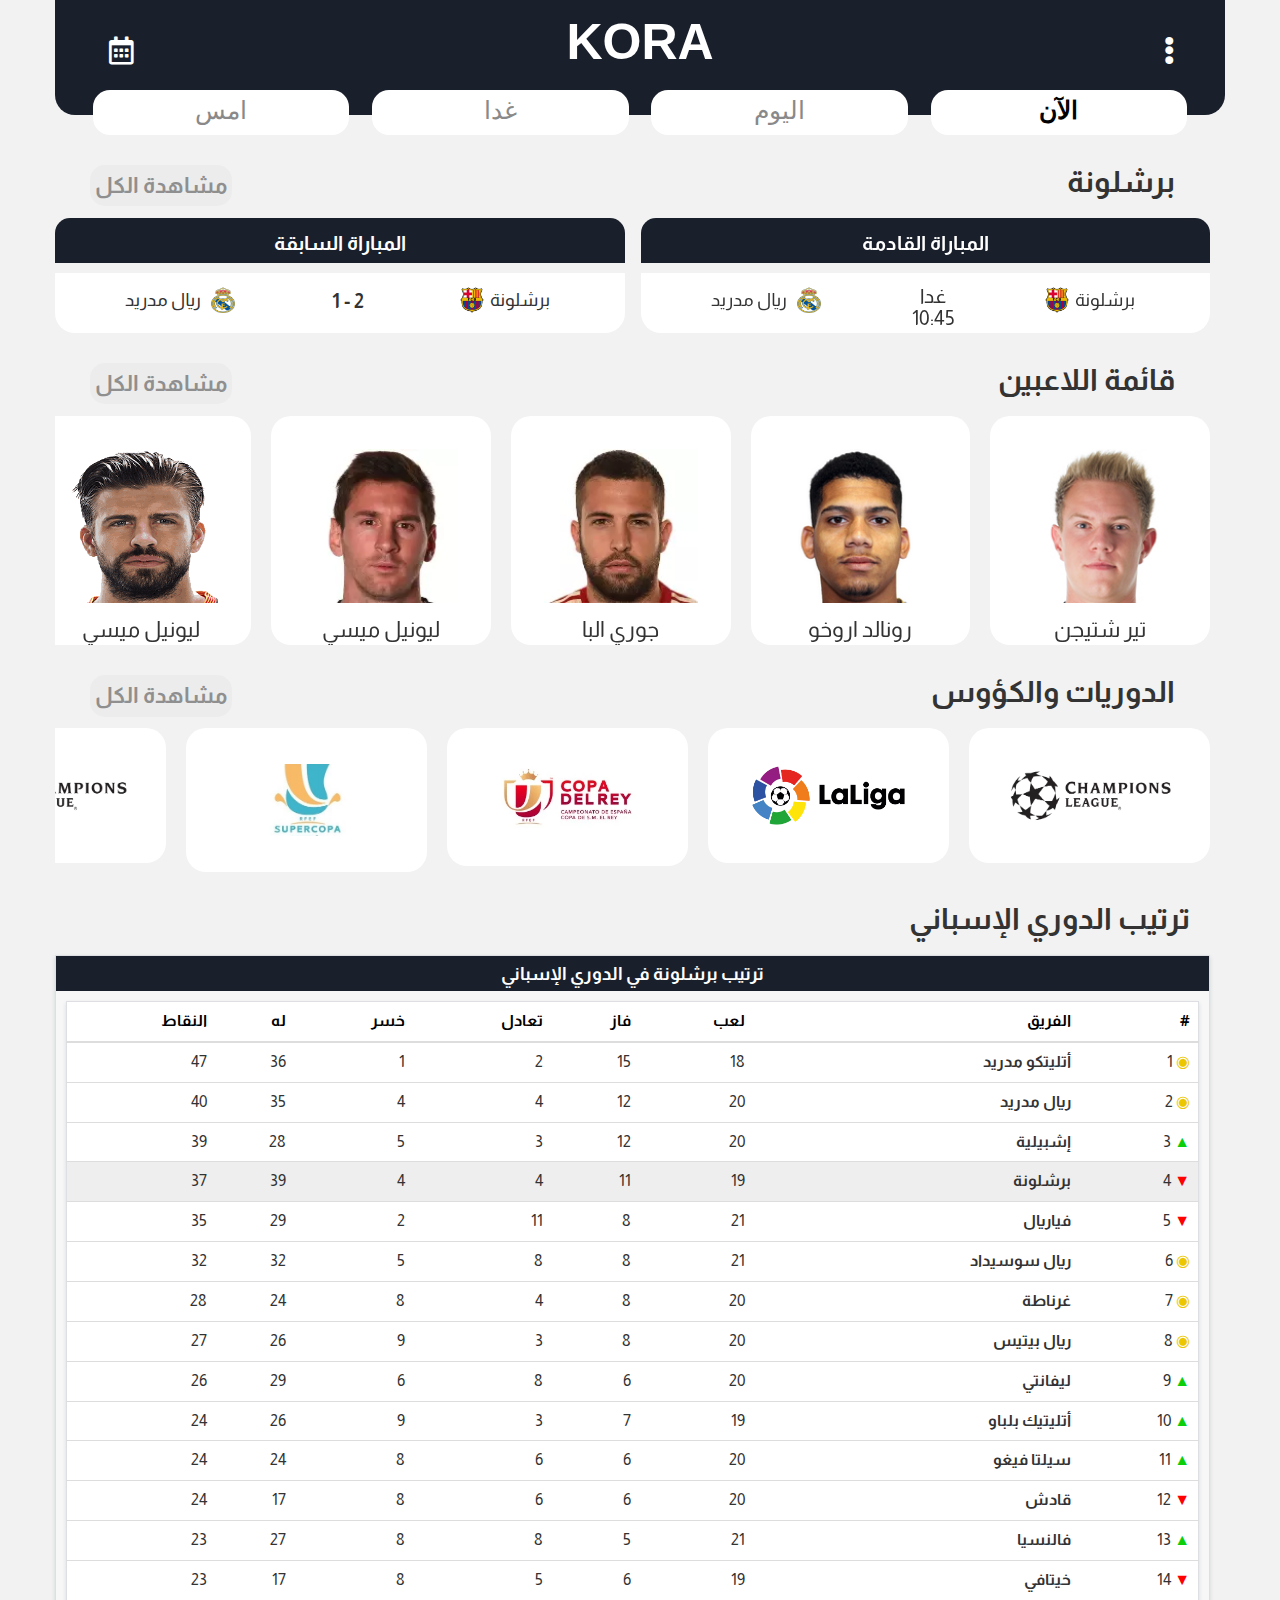
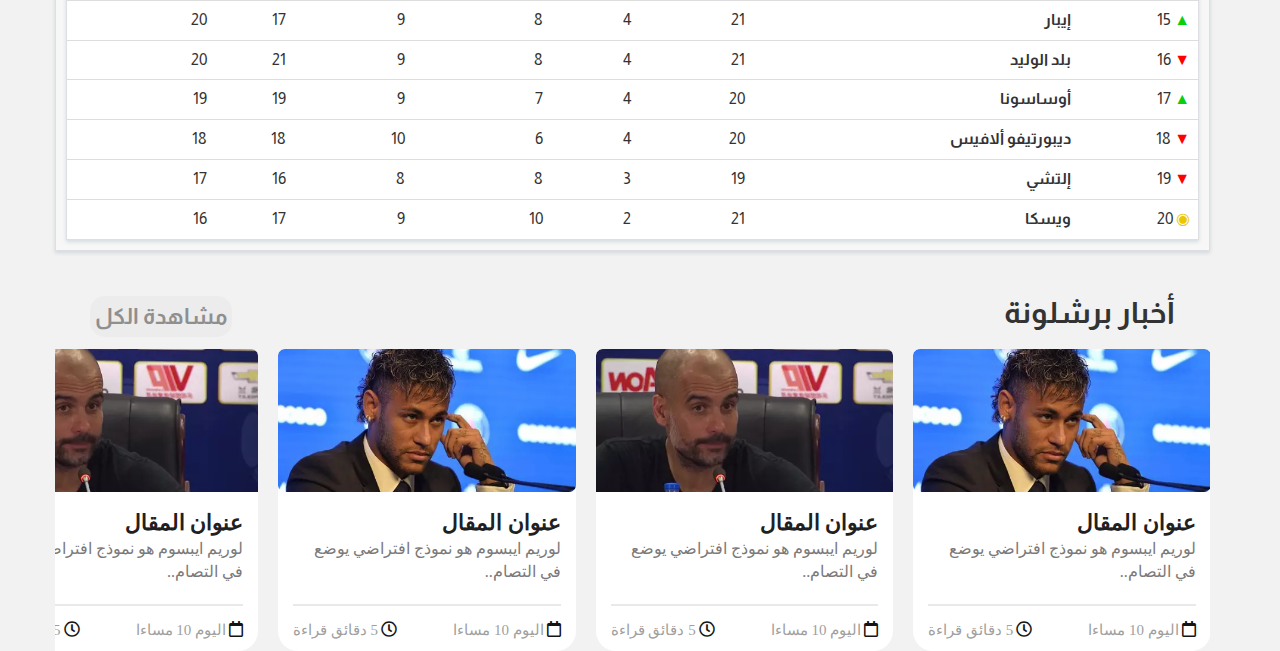
==== commit 7be9cb8b: "edit all paths of image" ====
--- a/club.html
+++ b/club.html
@@ -56,13 +56,13 @@
                                 <div class="match-container">
                                     <div class="club-right">
                                         <span class="spacial-span">برشلونة</span>
-                                        <img src="img/home/Barca.png" alt="Barca_logo">
+                                        <img src="img/clubs/Barca.webp" alt="Barca_logo">
                                     </div>
                                     
                                     <div class="time-match">غدا <br> 10:45</div>
 
                                     <div class="club-left">
-                                        <img src="img/home/Real_Madrid.png" alt="Real_Madrid_logo">
+                                        <img src="img/clubs/Real_Madrid.webp" alt="Real_Madrid_logo">
                                         <span class="spacial-span marginr">ريال مدريد</span>
                                     </div>
                                 </div>
@@ -80,13 +80,13 @@
                                 <div  class="match-container">
                                     <div class="club-right">
                                         <span  class="spacial-span">برشلونة</span>
-                                        <img src="img/home/Barca.png" alt="Barca_logo">
+                                        <img src="img/clubs/Barca.webp" alt="Barca_logo">
                                     </div>
                                     
                                     <div class="score-match"> 2 - 1 </div>
 
                                     <div class="club-left">
-                                        <img src="img/home/Real_Madrid.png" alt="Real_Madrid_logo">
+                                        <img src="img/clubs/Real_Madrid.webp" alt="Real_Madrid_logo">
                                         <span class="spacial-span marginr">ريال مدريد</span>
                                     </div>
                                 </div>
@@ -111,35 +111,35 @@
                     <div class="slider1 owl-carousel">
                         <div class="card">
                             <div class="img">
-                                <img src="img/club/01.webp" alt="">
+                                <img src="img/players/Barca/01.webp" alt="">
                                 <div>تير شتيجن</div>
                             </div>
                         </div>
 
                         <div class="card">
                             <div class="img">
-                                <img src="img/club/02.webp" alt="">
+                                <img src="img/players/Barca/02.webp" alt="">
                                 <div>رونالد اروخو</div>
                             </div>
                         </div>
 
                         <div class="card">
                             <div class="img">
-                                <img src="img/club/03.png" alt="">
+                                <img src="img/players/Barca/03.webp" alt="">
                                 <div>جوري البا </div>
                             </div>
                         </div>
 
                         <div class="card">
                             <div class="img">
-                                <img src="img/club/04.png" alt="">
+                                <img src="img/players/Barca/04.webp" alt="">
                                 <div>ليونيل ميسي</div>
                             </div>
                         </div>
 
                         <div class="card">
                             <div class="img">
-                                <img src="img/club/04.png" alt="">
+                                <img src="img/players/Barca/05.webp" alt="">
                                 <div>ليونيل ميسي</div>
                             </div>
                         </div>
@@ -162,22 +162,22 @@
                     <div class="slider3 owl-carousel">
                         <div class="card">
                             <div class="img img-format">
-                                <img src="img/home/Champios.png" alt="Champios legague" >
+                                <img src="img/championship/Champios.webp" alt="Champios legague" >
                             </div>
                         </div>
                         <div class="card">
                             <div class="img img-format">
-                                <img src="img/home/laliga.png" alt="laliga" >
+                                <img src="img/championship/laliga.webp" alt="laliga" >
                             </div>
                         </div>
                         <div class="card">
                             <div class="img img-format">
-                                <img src="img/club/Copa_del_Rey.jpg" alt="Copa_del_Rey" >
+                                <img src="img/championship/Copa_del_Rey.webp" alt="Copa_del_Rey" >
                             </div>
                         </div>
                         <div class="card">
                             <div class="img img-format">
-                                <img src="img/club/Super_copa.jpg" alt="Super_copa" >
+                                <img src="img/championship/Super_copa.webp" alt="Super_copa" >
                             </div>
                         </div>
                         <!-- <div class="card">
@@ -548,7 +548,7 @@
                         <a href="news.html">
                             <div class="card ">
                                 <div class="img">
-                                    <img src="img/home/img1.png" alt="img1">
+                                    <img src="img/news/new1.webp" alt="img1">
                                 </div>
                                 <div class="content">
                                     <div class="title">عنوان المقال</div>
@@ -569,7 +569,7 @@
                         <a href="news.html">
                             <div class="card ">
                                 <div class="img">
-                                    <img src="img/home/img2.png" alt="img2">
+                                    <img src="img/news/new2.webp" alt="img2">
                                 </div>
                                 <div class="content">
                                     <div class="title">عنوان المقال</div>
@@ -590,7 +590,7 @@
                         <a href="news.html">
                             <div class="card ">
                                 <div class="img">
-                                    <img src="img/home/img1.png" alt="img1">
+                                    <img src="img/news/new1.webp" alt="img1">
                                 </div>
                                 <div class="content">
                                     <div class="title">عنوان المقال</div>
@@ -611,7 +611,7 @@
                         <a href="news.html">
                             <div class="card ">
                                 <div class="img">
-                                    <img src="img/home/img2.png" alt="img2">
+                                    <img src="img/news/new2.webp" alt="img2">
                                 </div>
                                 <div class="content">
                                     <div class="title">عنوان المقال</div>
@@ -632,7 +632,7 @@
                         <a href="news.html">
                             <div class="card ">
                                 <div class="img">
-                                    <img src="img/home/img1.png" alt="img1">
+                                    <img src="img/news/new1.webp" alt="img1">
                                 </div>
                                 <div class="content">
                                     <div class="title">عنوان المقال</div>
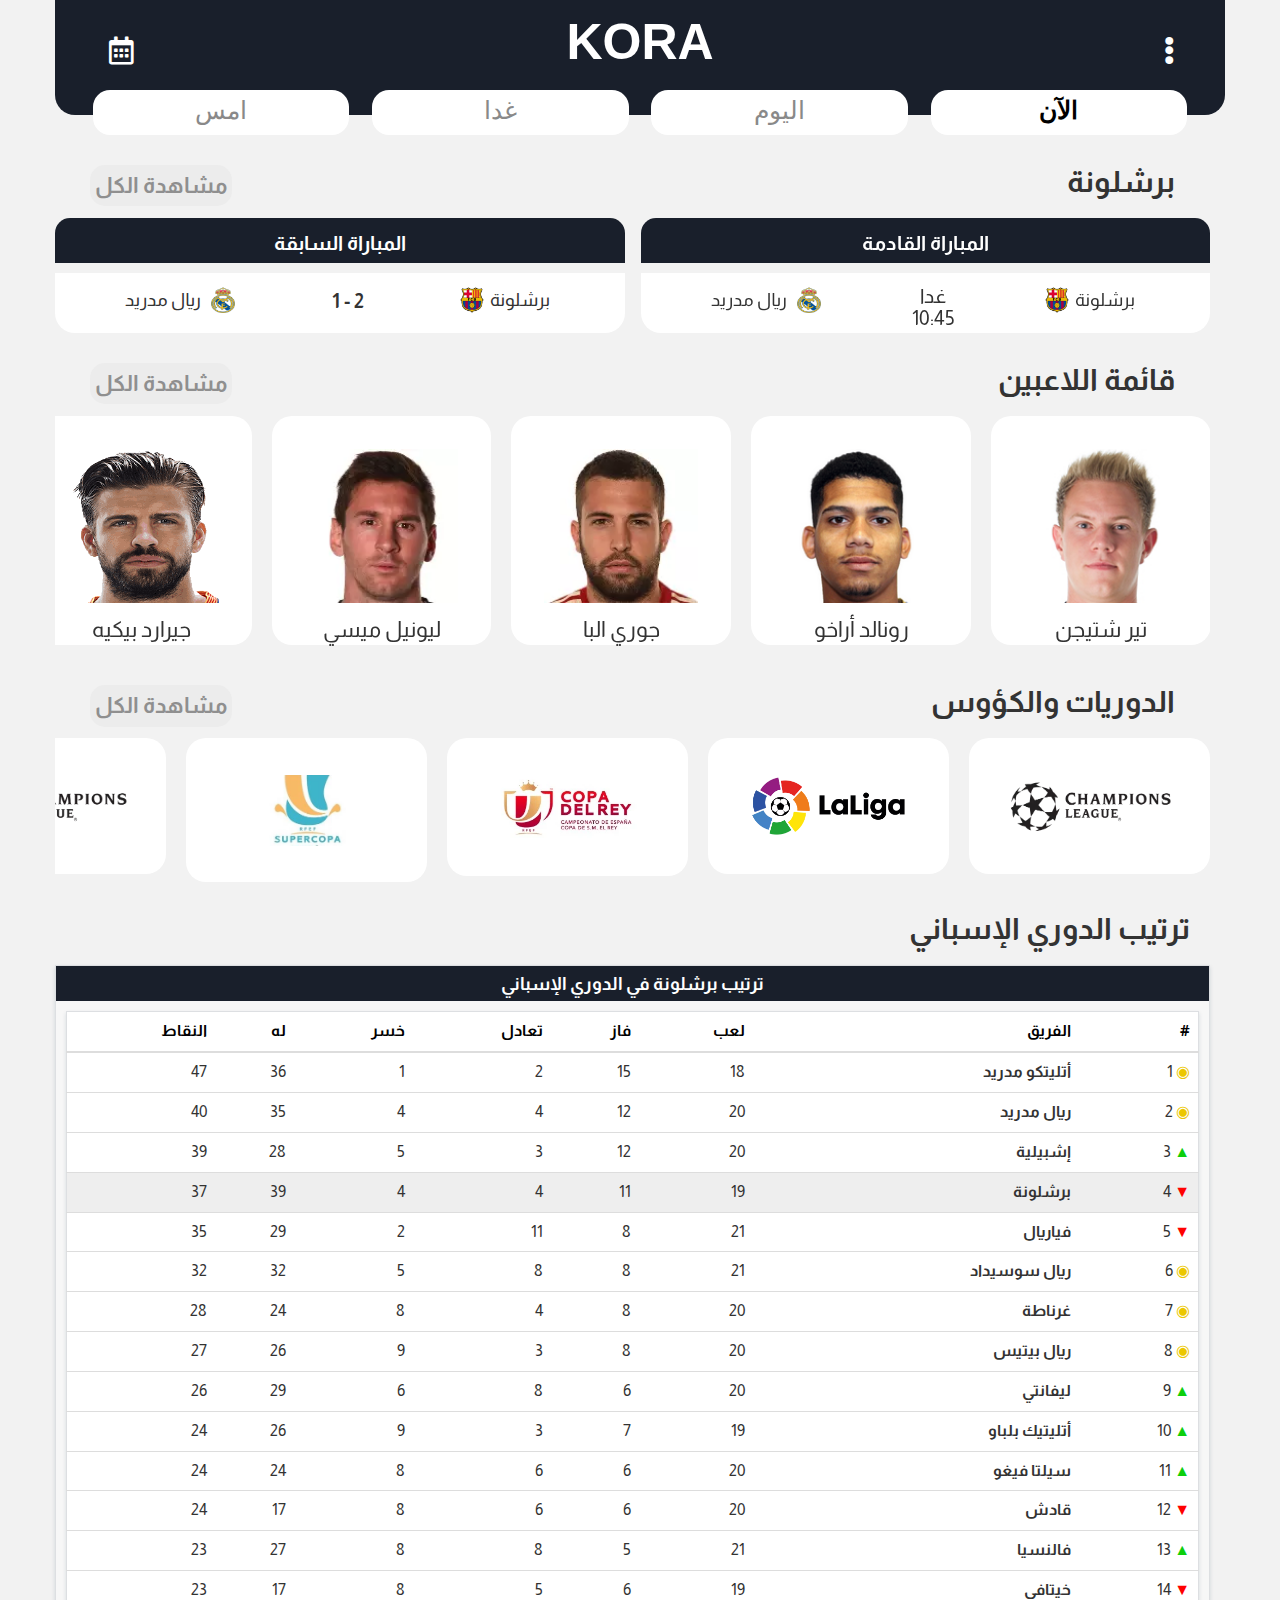
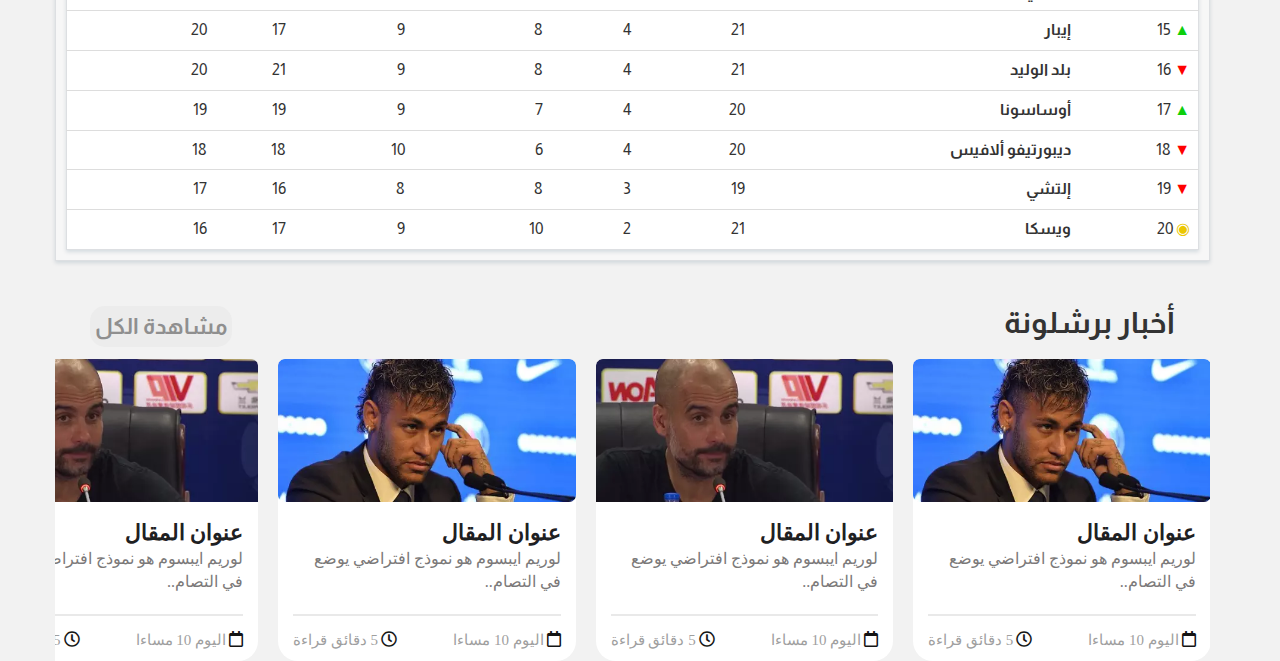
==== commit 307b705f: "add all the players of team barca for runnig-match-page" ====
--- a/club.html
+++ b/club.html
@@ -111,36 +111,106 @@
                     <div class="slider1 owl-carousel">
                         <div class="card">
                             <div class="img">
-                                <img src="img/players/Barca/01.webp" alt="">
+                                <img src="img/players/Barca/01.webp" alt="تير شتيجن">
                                 <div>تير شتيجن</div>
                             </div>
                         </div>
 
                         <div class="card">
                             <div class="img">
-                                <img src="img/players/Barca/02.webp" alt="">
-                                <div>رونالد اروخو</div>
-                            </div>
-                        </div>
-
-                        <div class="card">
-                            <div class="img">
-                                <img src="img/players/Barca/03.webp" alt="">
-                                <div>جوري البا </div>
-                            </div>
-                        </div>
-
-                        <div class="card">
-                            <div class="img">
-                                <img src="img/players/Barca/04.webp" alt="">
+                                <img src="img/players/Barca/02.webp" alt="رونالد أراخو">
+                                <div>رونالد أراخو</div>
+                            </div>
+                        </div>
+
+                        <div class="card">
+                            <div class="img">
+                                <img src="img/players/Barca/03.webp" alt="جوري البا">
+                                <div>جوري البا</div>
+                            </div>
+                        </div>
+
+                        <div class="card">
+                            <div class="img">
+                                <img src="img/players/Barca/04.webp" alt="ليونيل ميسي">
                                 <div>ليونيل ميسي</div>
                             </div>
                         </div>
 
                         <div class="card">
                             <div class="img">
-                                <img src="img/players/Barca/05.webp" alt="">
-                                <div>ليونيل ميسي</div>
+                                <img src="img/players/Barca/05.webp" alt="جيرارد بيكيه">
+                                <div>جيرارد بيكيه</div>
+                            </div>
+                        </div>
+
+                        <div class="card">
+                            <div class="img">
+                                <img src="img/players/Barca/06.webp" alt="سيرجينو دست">
+                                <div>سيرجينو دست</div>
+                            </div>
+                        </div>
+
+                        <div class="card">
+                            <div class="img">
+                                <img src="img/players/Barca/07.webp" alt="فرينكي دي يونغ">
+                                <div>فرينكي دي يونغ</div>
+                            </div>
+                        </div>
+
+                        <div class="card">
+                            <div class="img">
+                                <img src="img/players/Barca/08.webp" alt="سيرجيو بوسكيتش">
+                                <div>سيرجيو بوسكيتش</div>
+                            </div>
+                        </div>
+
+                        <div class="card">
+                            <div class="img">
+                                <img src="img/players/Barca/09.webp" alt="أنسو فاتي">
+                                <div>أنسو فاتي</div>
+                            </div>
+                        </div>
+
+                        <div class="card">
+                            <div class="img">
+                                <img src="img/players/Barca/10.webp" alt="انطوان جريزمان">
+                                <div>انطوان جريزمان</div>
+                            </div>
+                        </div>
+
+                        <div class="card">
+                            <div class="img">
+                                <img src="img/players/Barca/11.webp" alt="عثمان ديمبلي">
+                                <div>عثمان ديمبلي</div>
+                            </div>
+                        </div>
+
+                        <div class="card">
+                            <div class="img">
+                                <img src="img/players/Barca/12.webp" alt="اوسكار مينجوزا">
+                                <div>اوسكار مينجوزا</div>
+                            </div>
+                        </div>
+
+                        <div class="card">
+                            <div class="img">
+                                <img src="img/players/Barca/13.webp" alt="ميرالم بيانيتش">
+                                <div>ميرالم بيانيتش</div>
+                            </div>
+                        </div>
+
+                        <div class="card">
+                            <div class="img">
+                                <img src="img/players/Barca/14.webp" alt="فيليب كوتينيو">
+                                <div>فيليب كوتينيو</div>
+                            </div>
+                        </div>
+
+                        <div class="card">
+                            <div class="img">
+                                <img src="img/players/Barca/15.webp" alt="صامويل أومتيتي">
+                                <div>صامويل أومتيتي</div>
                             </div>
                         </div>
                         
